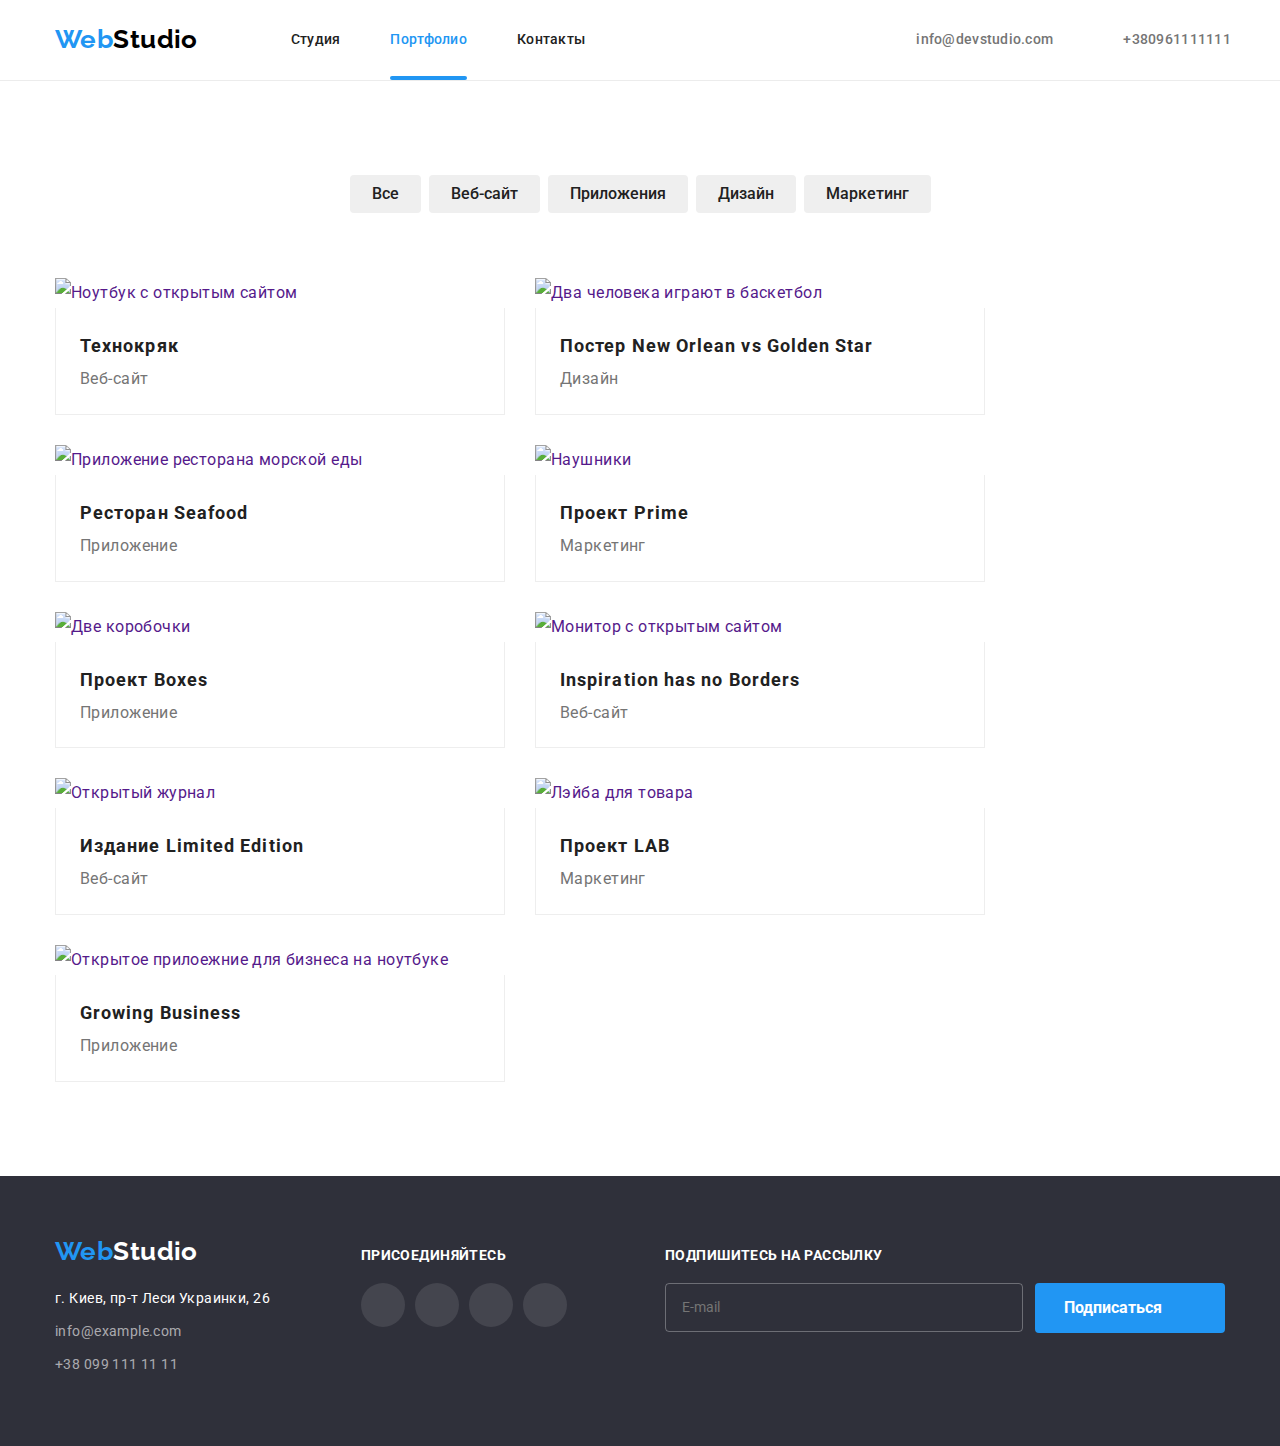
==== portfolio.html @ 86d7262b "проработал работу над ошибками по второму фидбеку" ====
<!DOCTYPE html>
<html lang="ru">
<head>
    <meta charset="UTF-8">
    <meta name="viewport" content="width=device-width, initial-scale = 1.0">
    <meta http-equiv="X-UA-Compatible" content="ie=edge">
    <title>Portfolio</title>
    <link rel="stylesheet" href="https://cdnjs.cloudflare.com/ajax/libs/modern-normalize/1.0.0/modern-normalize.min.css" />
    <link rel="preconnect" href="https://fonts.gstatic.com">
    <link href="https://fonts.googleapis.com/css2?family=Raleway:wght@700&family=Roboto:wght@400;500;700;900&display=swap"
        rel="stylesheet">
        <link rel="stylesheet" href="./css/main.min.css" type="text/css">
</head>
<body>
    <header class="header">
        <div class="container" style="display: flex;">
        <nav class="navigation">
        <a href="index.html" class="logo"><span class="logo__web-logo">Web</span>Studio</a>
        <ul class="navigation-list navigation-list--position">
            <li class="navigation-list__item"><a href="index.html" class="navigation__links navigation__line hover-focus">Студия</a></li>
            <li class="navigation-list__item"><a href="portfolio.html" class="navigation__links hover-focus current">Портфолио</a></li>
            <li class="navigation-list__item"><a href="cotacts.html" class="navigation__links navigation__line hover-focus">Контакты</a></li>
        </ul>

        <button class="mobile-menu-button" data-menu-button>
            <svg class="focus-mobile-icons" width="40" height="40">
                <use class="icon-mobile-menu" href="./images/header-sprite.svg#icon-mobile-menu"></use>
                <use class="icon-mobile-menu-close" href="./images/header-sprite.svg#icon-menu-close"></use>
            </svg>
        </button>
        </nav>
    <div class="header-contacts header-contacts--position">
        <a href="mailto:info@devstudio.com" class="header-contacts__mail hover-focus">
        <svg class="header-contacts__icon" width="16" height="12">
        <use href="./images/header-sprite.svg#icon-envelope" width="16" height="12" ></use>
        </svg>info@devstudio.com</a>
        <a href="tel:+380961111111" class="header-contacts__phone hover-focus">
        <svg class="header-contacts__icon" width="10" height="16">
        <use href="./images/header-sprite.svg#icon-smartphone"></use>
        </svg>+380961111111</a>
    </div>
</div>
    </header> 

    <div class="mobile-menu" data-menu>
        <ul class="mobile-menu__nav-list">
            <li class="mobile-menu__nav-item"><a href="index.html"
                    class="mobile-menu__nav-links hover-focus ">Студия</a></li>
            <li class="mobile-menu__nav-item"><a href="portfolio.html"
                    class="mobile-menu__nav-links hover-focus current-mobile">Портфолио</a></li>
            <li class="mobile-menu__nav-item"><a href="cotacts.html" class="mobile-menu__nav-links hover-focus">Контакты</a>
            </li>
        </ul>
        <div class="mobile-menu__contacts">
            <ul class="mobile-menu__contacts-list">
                <li class="mobile-menu__contacts-item"><a href="tel:+380961111111"
                        class="mobile-menu__phone hover-focus">+38 096 111 11 11</a></li>
                <li class="mobile-menu__contacts-item"><a href="mailto:info@devstudio.com"
                        class="mobile-menu__mail hover-focus">info@devstudio.com</a></li>
            </ul>
        </div>
        <ul class="mobile-menu__social-list">
            <li class="mobile-menu__social-item"><a class="mobile-menu__soc-link" href="">Instagram</a></li>
            <li class="mobile-menu__social-item"><a class="mobile-menu__soc-link" href="">Twitter</a></li>
            <li class="mobile-menu__social-item"><a class="mobile-menu__soc-link" href="">Facebook</a></li>
            <li class="mobile-menu__social-item"><a class="mobile-menu__soc-link" href="">Linkedin</a></li>
        </ul>
    </div> 
    <main>
        <section class="main-content">
            <div class="container">
                <ul class="main-content__list">
                <li class="main-content__item"><button type="button" class="main-content__button">Все</button></li>
                <li class="main-content__item"><button type="button" class="main-content__button">Веб-сайт</button></li>
                <li class="main-content__item"><button type="button" class="main-content__button">Приложения</button></li>
                <li class="main-content__item"><button type="button" class="main-content__button">Дизайн</button></li>
                <li class="main-content__item"><button type="button" class="main-content__button">Маркетинг</button></li>
            </ul>
            <ul class="main-content__gallery grid">
                <li class="grid-item main-content__gallery-item"><a href="" class="main-content__gallery-link"><div class="main-content__gallery-overlay">
                    <p>Технокряк это современная площадка распространения коронавируса. Компании используют эту платформу для цифрового
                        шпионажа и атак на защищённые сервера конкурентов.</p></div>
                        <picture>
                            <source srcset="./images/portfolio/desktop/portfoliolink1desktop.jpg 1x, ./images/portfolio/desktop/portfoliolink1desktop@2x.jpg 2x" media="(min-width:1200px)" type="image/jpeg">
                            <source srcset="./images/portfolio/tablet/portfoliolink1tablet.jpg 1x, ./images/portfolio/tablet/portfoliolink1tablet@2x.jpg 2x" media="(min-width:768px)" type="image/jpeg">
                            <source srcset="./images/portfolio/mobile/portfoliolink1mobile.jpg 1x, ./images/portfolio/mobile/portfoliolink1mobile@2x.jpg 2x"
                            media="(max-width:767px)" type="image/jpeg">
                            <img src="./images/portfolio/desktop/portfoliolink1desktop.jpg" alt="Ноутбук с открытым сайтом" class="main-content__image" width="450">
                        </picture>
               <div class="main-content__image-border additional-padding"><h3 class="main-content__image-description">Технокряк</h3><span class="main-content__name">Веб-сайт</span></div></a></li>
                <li class="grid-item main-content__gallery-item"><a href="" class="main-content__gallery-link"><div class="main-content__gallery-overlay">
                    <p>Технокряк это современная площадка распространения коронавируса. Компании используют эту платформу для цифрового
                        шпионажа и атак на защищённые сервера конкурентов.</p>
                </div>
                <picture>
                    <source
                        srcset="./images/portfolio/desktop/portfoliolink2desktop.jpg 1x, ./images/portfolio/desktop/portfoliolink2desktop@2x.jpg 2x"
                        media="(min-width:1200px)" type="image/jpeg">
                    <source
                        srcset="./images/portfolio/tablet/portfoliolink2tablet.jpg 1x, ./images/portfolio/tablet/portfoliolink2tablet@2x.jpg 2x"
                        media="(min-width:768px)" type="image/jpeg">
                    <source
                        srcset="./images/portfolio/mobile/portfoliolink2mobile.jpg 1x, ./images/portfolio/mobile/portfoliolink2mobile@2x.jpg 2x"
                        media="(max-width:767px)" type="image/jpeg">
                    <img src="./images/portfolio/desktop/portfoliolink2desktop.jpg" alt="Два человека играют в баскетбол"
                        class="main-content__image" width="450">
                </picture>
                   <div class="main-content__image-border"><h3 class="main-content__image-description">Постер New Orlean vs Golden Star</h3><span class="main-content__name">Дизайн</span></div></a></li>
                <li class="grid-item main-content__gallery-item"><a href="" class="main-content__gallery-link"><div class="main-content__gallery-overlay">
                    <p>Технокряк это современная площадка распространения коронавируса. Компании используют эту платформу для цифрового
                        шпионажа и атак на защищённые сервера конкурентов.</p>
                </div>
                <picture>
                    <source
                        srcset="./images/portfolio/desktop/portfoliolink3desktop.jpg 1x, ./images/portfolio/desktop/portfoliolink3desktop@2x.jpg 2x"
                        media="(min-width:1200px)" type="image/jpeg">
                    <source
                        srcset="./images/portfolio/tablet/portfoliolink3tablet.jpg 1x, ./images/portfolio/tablet/portfoliolink3tablet@2x.jpg 2x"
                        media="(min-width:768px)" type="image/jpeg">
                    <source
                        srcset="./images/portfolio/mobile/portfoliolink3mobile.jpg 1x, ./images/portfolio/mobile/portfoliolink3mobile@2x.jpg 2x"
                        media="(max-width:767px)" type="image/jpeg">
                    <img src="./images/portfolio/desktop/portfoliolink3desktop.jpg" alt="Приложение ресторана морской еды"
                        class="main-content__image" width="450">
                </picture>
                <div class="main-content__image-border"><h3 class="main-content__image-description">Ресторан Seafood</h3><span class="main-content__name">Приложение</span></div></a></li>
                <li class="grid-item main-content__gallery-item"><a href="" class="main-content__gallery-link"><div class="main-content__gallery-overlay">
                    <p>Технокряк это современная площадка распространения коронавируса. Компании используют эту платформу для цифрового
                        шпионажа и атак на защищённые сервера конкурентов.</p>
                </div>
                <picture>
                    <source
                        srcset="./images/portfolio/desktop/portfoliolink4desktop.jpg 1x, ./images/portfolio/desktop/portfoliolink4desktop@2x.jpg 2x"
                        media="(min-width:1200px)" type="image/jpeg">
                    <source
                        srcset="./images/portfolio/tablet/portfoliolink4tablet.jpg 1x, ./images/portfolio/tablet/portfoliolink4tablet@2x.jpg 2x"
                        media="(min-width:768px)" type="image/jpeg">
                    <source
                        srcset="./images/portfolio/mobile/portfoliolink4mobile.jpg 1x, ./images/portfolio/mobile/portfoliolink4mobile@2x.jpg 2x"
                        media="(max-width:767px)" type="image/jpeg">
                    <img src="./images/portfolio/desktop/portfoliolink4desktop.jpg" alt="Наушники"
                        class="main-content__image" width="450">
                </picture>
                        <div class="main-content__image-border"><h3 class="main-content__image-description">Проект Prime</h3><span class="main-content__name">Маркетинг</span></div></a></li>
                <li class="grid-item main-content__gallery-item"><a href="" class="main-content__gallery-link"><div class="main-content__gallery-overlay">
                    <p>Технокряк это современная площадка распространения коронавируса. Компании используют эту платформу для цифрового
                        шпионажа и атак на защищённые сервера конкурентов.</p>
                </div>
                <picture>
                    <source
                        srcset="./images/portfolio/desktop/portfoliolink5desktop.jpg 1x, ./images/portfolio/desktop/portfoliolink5desktop@2x.jpg 2x"
                        media="(min-width:1200px)" type="image/jpeg">
                    <source
                        srcset="./images/portfolio/tablet/portfoliolink5tablet.jpg 1x, ./images/portfolio/tablet/portfoliolink5tablet@2x.jpg 2x"
                        media="(min-width:768px)" type="image/jpeg">
                    <source
                        srcset="./images/portfolio/mobile/portfoliolink5mobile.jpg 1x, ./images/portfolio/mobile/portfoliolink5mobile@2x.jpg 2x"
                        media="(max-width:767px)" type="image/jpeg">
                    <img src="./images/portfolio/desktop/portfoliolink5desktop.jpg" alt="Две коробочки"
                        class="main-content__image" width="450">
                </picture>
                        <div class="main-content__image-border"><h3 class="main-content__image-description">Проект Boxes</h3><span class="main-content__name">Приложение</span></div></a></li>
                <li class="grid-item main-content__gallery-item"><a href="" class="main-content__gallery-link"><div class="main-content__gallery-overlay">
                    <p>Технокряк это современная площадка распространения коронавируса. Компании используют эту платформу для цифрового
                        шпионажа и атак на защищённые сервера конкурентов.</p>
                </div>
                <picture>
                    <source
                        srcset="./images/portfolio/desktop/portfoliolink6desktop.jpg 1x, ./images/portfolio/desktop/portfoliolink6desktop@2x.jpg 2x"
                        media="(min-width:1200px)" type="image/jpeg">
                    <source
                        srcset="./images/portfolio/tablet/portfoliolink6tablet.jpg 1x, ./images/portfolio/tablet/portfoliolink6tablet@2x.jpg 2x"
                        media="(min-width:768px)" type="image/jpeg">
                    <source
                        srcset="./images/portfolio/mobile/portfoliolink6mobile.jpg 1x, ./images/portfolio/mobile/portfoliolink6mobile@2x.jpg 2x"
                        media="(max-width:767px)" type="image/jpeg">
                    <img src="./images/portfolio/desktop/portfoliolink6desktop.jpg" alt="Монитор с открытым сайтом"
                        class="main-content__image" width="450">
                </picture>
                    <div class="main-content__image-border"><h3 class="main-content__image-description">Inspiration has no Borders</h3><span class="main-content__name">Веб-сайт</span></div></a></li>
                <li class="grid-item main-content__gallery-item"><a href="" class="main-content__gallery-link"><div class="main-content__gallery-overlay">
                    <p>Технокряк это современная площадка распространения коронавируса. Компании используют эту платформу для цифрового
                        шпионажа и атак на защищённые сервера конкурентов.</p>
                </div>
                <picture>
                    <source
                        srcset="./images/portfolio/desktop/portfoliolink7desktop.jpg 1x, ./images/portfolio/desktop/portfoliolink7desktop@2x.jpg 2x"
                        media="(min-width:1200px)" type="image/jpeg">
                    <source
                        srcset="./images/portfolio/tablet/portfoliolink7tablet.jpg 1x, ./images/portfolio/tablet/portfoliolink7tablet@2x.jpg 2x"
                        media="(min-width:768px)" type="image/jpeg">
                    <source
                        srcset="./images/portfolio/mobile/portfoliolink7mobile.jpg 1x, ./images/portfolio/mobile/portfoliolink7mobile@2x.jpg 2x"
                        media="(max-width:767px)" type="image/jpeg">
                    <img src="./images/portfolio/desktop/portfoliolink7desktop.jpg" alt="Открытый журнал"
                        class="main-content__image" width="450">
                </picture>
                        <div class="main-content__image-border"><h3 class="main-content__image-description">Издание Limited Edition</h3><span class="main-content__name">Веб-сайт</span></div></a></li>
                <li class="grid-item main-content__gallery-item"><a href="" class="main-content__gallery-link"><div class="main-content__gallery-overlay">
                    <p>Технокряк это современная площадка распространения коронавируса. Компании используют эту платформу для цифрового
                        шпионажа и атак на защищённые сервера конкурентов.</p>
                </div>
                <picture>
                    <source
                        srcset="./images/portfolio/desktop/portfoliolink8desktop.jpg 1x, ./images/portfolio/desktop/portfoliolink8desktop@2x.jpg 2x"
                        media="(min-width:1200px)" type="image/jpeg">
                    <source
                        srcset="./images/portfolio/tablet/portfoliolink8tablet.jpg 1x, ./images/portfolio/tablet/portfoliolink8tablet@2x.jpg 2x"
                        media="(min-width:768px)" type="image/jpeg">
                    <source
                        srcset="./images/portfolio/mobile/portfoliolink8mobile.jpg 1x, ./images/portfolio/mobile/portfoliolink8mobile@2x.jpg 2x"
                        media="(max-width:767px)" type="image/jpeg">
                    <img src="./images/portfolio/desktop/portfoliolink8desktop.jpg" alt="Лэйба для товара"
                        class="main-content__image" width="450">
                </picture>
                    <div class="main-content__image-border"><h3 class="main-content__image-description">Проект LAB</h3><span class="main-content__name">Маркетинг</span></div></a></li>
                <li class="grid-item main-content__gallery-item"><a href="" class="main-content__gallery-link"><div class="main-content__gallery-overlay">
                    <p>Технокряк это современная площадка распространения коронавируса. Компании используют эту платформу для цифрового
                        шпионажа и атак на защищённые сервера конкурентов.</p>
                </div>
                <picture>
                    <source
                        srcset="./images/portfolio/desktop/portfoliolink9desktop.jpg 1x, ./images/portfolio/desktop/portfoliolink9desktop@2x.jpg 2x"
                        media="(min-width:1200px)" type="image/jpeg">
                    <source
                        srcset="./images/portfolio/tablet/portfoliolink9tablet.jpg 1x, ./images/portfolio/tablet/portfoliolink9tablet@2x.jpg 2x"
                        media="(min-width:768px)" type="image/jpeg">
                    <source
                        srcset="./images/portfolio/mobile/portfoliolink9mobile.jpg 1x, ./images/portfolio/mobile/portfoliolink9mobile@2x.jpg 2x"
                        media="(max-width:767px)" type="image/jpeg">
                    <img src="./images/portfolio/desktop/portfoliolink9desktop.jpg" alt="Открытое прилоежние для бизнеса на ноутбуке"
                        class="main-content__image" width="450">
                </picture>
                    <div class="main-content__image-border"><h3 class="main-content__image-description">Growing Business</h3><span class="main-content__name">Приложение</span></div></a></li>
            </ul>
            </div>
        </section>
        
    </main> 
    <footer class="footer">
        <div class="container">
            <div class="footer__flex-box">
                <div class="footer__information footer_information--position">
                    <a href="index.html" class="footer__logo logo"><span class="logo__web-logo">Web</span>Studio</a>
                    <address class="footer__address">
                        <p class="footer__exact-address">г. Киев, пр-т Леси Украинки, 26</p>
                        <ul class="footer__list">
                            <li class="footer__list-item"><a href="mailto:info@example.com"
                                    class="footer__mail hover-focus">info@example.com</a></li>
                            <li class="footer__list-item"><a href="tel:+380991111111" class="footer__phone hover-focus">+38
                                    099 111 11 11</a></li>
                        </ul>
                    </address>
                </div>
                <div class="social-icons-footer social-icons-footer--position">
                    <h3 class="social-icons-footer__heading">ПРИСОЕДИНЯЙТЕСЬ</h3>
                    <ul class="social-icons-footer__list">
                        <li class="social-icons-footer-list__item">
                            <a href="" class="social-icon-footer__link">
                                <svg width="20" height="20" class="social-footer-icon">
                                    <use href="./images/social-sprite.svg#icon-instagram"></use>
                                </svg></a>
                        </li>
                        <li class="social-icons-footer-list__item">
                            <a href="" class="social-icon-footer__link">
                                <svg width="20" height="20" class="social-footer-icon">
                                    <use href="./images/social-sprite.svg#icon-twitter"></use>
                                </svg></a>
                        </li>
                        <li class="social-icons-footer-list__item">
                            <a href="" class="social-icon-footer__link">
                                <svg width="20" height="20" class="social-footer-icon">
                                    <use href="./images/social-sprite.svg#icon-facebook"></use>
                                </svg></a>
                        </li>
                        <li class="social-icons-footer-list__item">
                            <a href="" class="social-icon-footer__link">
                                <svg width="20" height="20" class="social-footer-icon">
                                    <use href="./images/social-sprite.svg#icon-linkedin"></use>
                                </svg></a>
                        </li>
                    </ul>
                </div>
                <div class="follow-us follow-us--position">
                    <h3 class="follow-us__heading">ПОДПИШИТЕСЬ НА РАССЫЛКУ</h3>
                    <div class="follow-us__form">
                        <form>
                            <label>
                                <input class="follow-us__mailing" name="subscribe-on-mailing" placeholder="E-mail"
                                    type="email">
                            </label>
                        </form>
                        <button class="follow-us__button button-styles" type="button">
                            <span class="follow-us__button-text">Подписаться</span><svg width="24" height="24"
                                class="follow-us__icon">
                                <use href="./images/form-sprite.svg#icon-send"></use>
                            </svg>
                        </button>
                    </div>
                </div>
            </div>
        </div>
    </footer>
    <script src="./js/mobile_menu.js"></script>
</body>
    </html>
---- css/main.min.css ----
:root{--grid-item: 3}.container{width:100%;padding-left:15px;padding-right:15px;margin-right:auto;margin-left:auto}@media screen and (min-width: 480px){.container{max-width:480px}}@media screen and (min-width: 768px){.container{max-width:768px}}@media screen and (min-width: 1200px){.container{max-width:1200px}}.header{background:#fff;border-bottom:1px solid #ececec;display:flex}.header-contacts__icon{margin-right:10px;fill:currentColor}.header-contacts__mail{display:flex;align-items:center;text-decoration:none;font-family:"Roboto",sans-serif;font-weight:500;font-size:14px;line-height:1.1;letter-spacing:0.02em;color:#757575;transition-property:color;transition-duration:250ms;transition-timing-function:cubic-bezier(0.4, 0, 0.2, 1)}.header-contacts__phone{text-decoration:none;font-family:"Roboto",sans-serif;font-weight:500;font-size:14px;line-height:1.1;letter-spacing:0.02em;color:#757575;margin-left:50px;display:flex;align-items:center;transition-property:color;transition-duration:250ms;transition-timing-function:cubic-bezier(0.4, 0, 0.2, 1)}.header-contacts--position{padding-top:21px;padding-bottom:21px}@media screen and (max-width: 767.98px){.header-contacts{display:none}}@media screen and (min-width: 768px) and (max-width: 1199.98px){.header-contacts{margin-left:84px;flex-direction:column}}@media screen and (min-width: 768px) and (max-width: 1199.98px){.header-contacts__phone{margin-left:0;font-size:12px;line-height:1.1;letter-spacing:0.02em}}@media screen and (min-width: 768px) and (max-width: 1199.98px){.header-contacts__mail{font-size:12px;line-height:1.1;letter-spacing:0.02em;margin-bottom:10px}}@media screen and (min-width: 1200px){.header-contacts{display:flex;margin-left:305px;justify-content:flex-end;padding:32px 0}}.logo{text-decoration:none;font-family:"Raleway",sans-serif;font-weight:bold;font-size:26px;line-height:1.2;color:#000;display:flex;align-items:center}.logo__web-logo{color:#2196f3}@media screen and (max-width: 479.98px){.logo{display:flex;margin-right:116px}}@media screen and (min-width: 480px) and (max-width: 767.98px){.logo{margin-right:276px;font-size:24px;line-height:1.1}}@media screen and (min-width: 768px) and (max-width: 1199.98px){.logo{padding-top:26px;padding-bottom:26px;margin-right:88px}}@media screen and (min-width: 1200px){.logo{margin-right:93px}}.banner{background-image:linear-gradient(to right, rgba(47,48,58,0.4), rgba(47,48,58,0.4)),url(../images/hero/hero.mobile.jpg);background-color:#2f303a;background-repeat:no-repeat;background-size:cover;width:100%}@media (min-device-pixel-ratio: 2), (min-resolution: 192dpi), (min-resolution: 2dppx){.banner .banner{background-image:linear-gradient(to right, rgba(47,48,58,0.4), rgba(47,48,58,0.4)),url(../images/hero/hero.mobile@2x.jpg)}}@media screen and (min-width: 768px){.banner{background-image:linear-gradient(to right, rgba(47,48,58,0.4), rgba(47,48,58,0.4)),url(../images/hero/hero.tablet.jpg)}}@media screen and (min-width: 768px) and (min-device-pixel-ratio: 2), screen and (min-width: 768px) and (min-resolution: 192dpi), screen and (min-width: 768px) and (min-resolution: 2dppx){.banner{background-image:linear-gradient(to right, rgba(47,48,58,0.4), rgba(47,48,58,0.4)),url(../images/hero/hero.tablet@2x.jpg)}}@media screen and (min-width: 1200px){.banner{background-image:linear-gradient(to right, rgba(47,48,58,0.4), rgba(47,48,58,0.4)),url(../images/hero/hero.desktop.jpg)}}@media screen and (min-width: 1200px) and (min-device-pixel-ratio: 2), screen and (min-width: 1200px) and (min-resolution: 192dpi), screen and (min-width: 1200px) and (min-resolution: 2dppx){.banner{background-image:linear-gradient(to right, rgba(47,48,58,0.4), rgba(47,48,58,0.4)),url(../images/hero/hero.desktop@2x.jpg)}}.banner--position{padding-top:200px;padding-bottom:200px}.banner__button{display:flex;align-items:center;margin-right:auto;margin-left:auto;padding:10px 32px;transition-property:background-color;transition-duration:250ms;transition-timing-function:cubic-bezier(0.4, 0, 0.2, 1)}.banner__heading{font-size:26px;line-height:1.61;font-weight:900;text-align:center;letter-spacing:0.06em;text-transform:uppercase;color:#fff;max-width:696px;margin-right:auto;margin-left:auto;margin-top:0px;margin-bottom:30px}@media screen and (min-width: 480px){.banner__heading{font-size:26px;width:360px;line-height:1.61}}@media screen and (min-width: 768px){.banner__heading{font-size:26px;width:360px;line-height:1.61}}@media screen and (min-width: 1200px){.banner__heading{font-size:44px;width:696px;line-height:1.36}}.our-qualities{width:100%;padding-top:94px;padding-bottom:94px}.our-qualities-list__item{list-style:none;--grid-item: 1;height:251px}.our-qualities-list__heading{font-size:14px;line-height:1.1;text-transform:uppercase;color:#212121;margin-bottom:10px}.qualities-icon-block{display:flex;justify-content:center;align-items:center;height:120px;background-color:#f5f4fa}.our-qualities__description{margin-top:30px}@media screen and (min-width: 480px){.our-qualities-list__item{--grid-item: 1}}@media screen and (min-width: 768px){.our-qualities-list__item{--grid-item: 2}}@media screen and (min-width: 1200px){.our-qualities-list__item{--grid-item: 4}}@media screen and (max-width: 1200px){.our-qualities{padding-top:60px;padding-bottom:60px}}.grid{display:flex;flex-wrap:wrap;margin-bottom:0px;padding-left:0px;margin-left:-30px;margin-top:-30px}.grid-item{flex-basis:calc((100% - 30px * var(--grid-item)) / var(--grid-item));margin-left:30px;margin-top:30px}.our-work-section--position{padding-bottom:94px}.our-work-section__heading{margin-bottom:50px;margin-top:0px;font-size:36px;line-height:1.2;text-align:center;color:#212121}.our-work-section__list{display:flex;justify-content:center;align-items:center}.our-work-section{display:none}@media screen and (min-width: 480px){.our-work-section{display:none}}@media screen and (min-width: 768px){.our-work-section{display:none}}@media screen and (min-width: 1200px){.our-work-section{display:block}}.our-work-section-list__item{position:relative;list-style:none}.our-work-section-list-item__description{position:absolute;bottom:0;width:100%;display:flex;align-items:center;justify-content:center;background-color:rgba(47,48,58,0.8);padding-top:27px;padding-bottom:27px}.our-work-section-list-item__description>h3{font-size:14px;line-height:1.1;color:#fff}.our-qualities-icon-list{padding:0;display:flex;align-items:center;margin-bottom:30px}.our-qualities-icon-list__item{list-style:none}.our-team__icon-list--position{display:flex;justify-content:center;padding:0;margin-top:16px}.our-team__social-icon{fill:#afb1b8;transition-property:fill;transition-duration:250ms;transition-timing-function:cubic-bezier(0.4, 0, 0.2, 1)}.our-team__icon-link{display:flex;width:44px;height:44px;justify-content:center;align-items:center;border-radius:50%;transition-property:background-color;transition-duration:250ms;transition-timing-function:cubic-bezier(0.4, 0, 0.2, 1)}.our-team__icon-link:hover,.our-team__icon-link:focus{background-color:#2196f3;border-radius:50%}.our-team__icon-link:hover .our-team__social-icon,.our-team__icon-link:focus .our-team__social-icon{fill:#fff}.our-team__icon-item{list-style:none}.our-team__icon-item:not(:last-child){padding-right:10px}.our-team-section{background:#f5f4fa}.our-team-section--position{padding-top:94px;padding-bottom:94px}.our-team-section__heading{margin-bottom:50px;margin-top:0px;font-size:36px;line-height:1.2;text-align:center;color:#212121}@media screen and (max-width: 1200px){.our-team-section--position{padding-top:60px;padding-bottom:60px}}@media screen and (max-width: 767.98px){.our-team-section__heading{margin-bottom:30px;font-size:28px;line-height:1.15}}.our-team__list-item{--grid-item: 1;list-style:none;box-shadow:0px 1px 3px rgba(0,0,0,0.12),0px 1px 1px rgba(0,0,0,0.14),0px 2px 1px rgba(0,0,0,0.2)}@media screen and (min-width: 480px){.our-team__list-item{--grid-item: 1}}@media screen and (min-width: 768px){.our-team__list-item{--grid-item: 2}}@media screen and (min-width: 1200px){.our-team__list-item{--grid-item: 4}}.navigation{display:flex}.navigation-list--position{display:flex;padding-left:0px;align-items:center}.navigation-list__item{position:relative;list-style:none;margin-right:50px}.navigation-list__item:last-child{margin-right:0px}@media screen and (max-width: 767.98px){.navigation-list{display:none}}@media screen and (max-width: 767.98px){.navigation{padding-top:16px;padding-bottom:16px}}.navigation__line::after{content:'';position:absolute;bottom:-28px;left:0;width:100%;height:4px;background-color:#2196f3;border-radius:2px;pointer-events:none;transform:scaleX(0);transition:transform 250ms cubic-bezier(0.4, 0, 0.2, 1)}.navigation__line:hover::after,.navigation__line:focus::after{transform:scaleX(1)}.our-team__name{font-weight:500;font-size:16px;line-height:1.2;letter-spacing:0.03em;color:#212121;margin-bottom:10px;margin-top:0px;text-align:center}.our-team__description{background:#fff;padding-top:30px;padding-bottom:30px}.our-team__duty{font-size:16px;line-height:1.2;margin-top:0px;margin-bottom:0px;text-align:center}html{box-sizing:border-box}*,*::before,*::after{box-sizing:inherit}body{font-family:'Roboto', sans-serif;font-size:14px;line-height:1.71;letter-spacing:0.03em;color:#757575}h1,h2,h3,h4,h5,h6{padding:0;margin:0}ul{margin-top:0;margin-bottom:0;padding-inline-start:0}p{margin:0}img{display:block;max-width:100%;height:auto}.visually-hidden{position:absolute;width:1px;height:1px;margin:-1px;padding:0;overflow:hidden;border:0;clip:rect(0 0 0 0)}.hover-focus:hover,.hover-focus:focus{color:#2196f3}.button-styles{border:none;cursor:pointer;background:#2196f3;color:#fff;font-size:16px;font-weight:bold;line-height:1.87;border-radius:4px}.button-styles:hover,.button-styles:focus{background:#188ce8;box-shadow:0px 4px 4px rgba(0,0,0,0.15)}.navigation__links{text-decoration:none;font-weight:500;font-size:14px;line-height:1.1;letter-spacing:0.02em;color:#212121;transition-property:color;transition-duration:250ms;transition-timing-function:cubic-bezier(0.4, 0, 0.2, 1)}.current{color:#2196f3}.current::after{content:'';position:absolute;bottom:-28px;left:0;width:100%;height:4px;background-color:#2196f3;border-radius:2px;pointer-events:none}.modal__icons-hover:hover{fill:#2196f3}.modal__inputs--styles:hover{border-color:#2196f3}.our-clients{padding-top:94px;padding-bottom:94px;text-align:center;color:#212121}.our-clients-list{display:flex}.our-clients__heading{font-size:36px;line-height:1.2;margin-top:0;margin-bottom:50px}@media screen and (max-width: 1200px){.our-clients{padding-top:60px;padding-bottom:60px;margin:0}}@media screen and (max-width: 767.98px){.our-clients__heading{margin-bottom:30px;font-size:28px;line-height:1.15}}.clients-list__item{list-style:none;width:170px;height:90px;border:1px solid #afb1b8;border-radius:4px;--grid-item: 2;transition-property:background-color;transition-duration:250ms;transition-timing-function:cubic-bezier(0.4, 0, 0.2, 1)}.clients-list__item:hover,.clients-list__item:focus{border-color:#2196f3}@media screen and (min-width: 480px){.clients-list__item{--grid-item: 2}}@media screen and (min-width: 768px){.clients-list__item{--grid-item: 3}}@media screen and (min-width: 1200px){.clients-list__item{--grid-item: 6}}.clients-list-item__logo{fill:#afb1b8;transition-property:fill;transition-duration:250ms;transition-timing-function:cubic-bezier(0.4, 0, 0.2, 1)}.clients-list-item__logo-link{display:flex;justify-content:center;align-items:center;width:100%;height:100%}.clients-list-item__logo-link:hover .clients-list-item__logo,.clients-list-item__logo-link:focus .clients-list-item__logo{fill:#2196f3}.footer{background:#2f303a;padding-top:60px;padding-bottom:60px}.footer_information--position{display:flex;flex-direction:column;flex-basis:calc((50% - 45px) / 2)}.footer__address{color:#fff;font-style:normal;margin-top:0px;margin-bottom:9px}.footer__exact-address{margin-bottom:9px}.footer__logo{color:#fff;margin-bottom:20px}.logo__web-logo{color:#2196f3}.footer__mail{font-style:normal;text-decoration:none;color:rgba(255,255,255,0.6);transition-property:color;transition-duration:250ms;transition-timing-function:cubic-bezier(0.4, 0, 0.2, 1)}.footer__phone{font-style:normal;text-decoration:none;color:rgba(255,255,255,0.6);transition-property:color;transition-duration:250ms;transition-timing-function:cubic-bezier(0.4, 0, 0.2, 1)}.footer__list-item{list-style:none}.footer__list-item:first-child{margin-bottom:9px}.footer__list{padding-left:0px;margin-top:0px;margin-bottom:0px}@media screen and (min-width: 450px) and (max-width: 1199.98px){.footer__logo{margin-right:auto;margin-left:auto}.footer__list{padding-left:40px}}@media screen and (min-width: 768px) and (max-width: 1199.98px){.footer__exact-address{white-space:nowrap}.footer_information--position{margin-right:165px;margin-bottom:60px}}@media screen and (min-width: 0px) and (max-width: 449.98px){.footer__logo{margin-right:auto;margin-left:auto}.footer__list{text-align:center}}.footer__flex-box{display:flex;align-items:baseline}@media screen and (min-width: 480px) and (max-width: 767.98px){.footer__flex-box{flex-direction:column;align-items:center;align-content:space-between}.footer__flex-box>.footer__information{margin-bottom:60px}.footer__flex-box>.social-icons-footer{margin-bottom:60px;margin-left:0;align-items:center}.footer__flex-box>.follow-us{align-items:center;flex-basis:unset;width:450px;margin-left:0}}@media screen and (min-width: 768px) and (max-width: 1199.98px){.footer__flex-box{display:flex;flex-wrap:wrap;justify-content:center}}@media screen and (max-width: 479.98px){.footer__flex-box{flex-direction:column;align-items:center}.footer__flex-box>.footer__information{margin-bottom:60px}.footer__flex-box>.social-icons-footer{margin-bottom:60px;margin-left:0;align-items:center}.footer__flex-box>.follow-us{align-items:center;flex-basis:unset;margin-left:0}}.social-icons-footer--position{display:flex;flex-direction:column;margin-left:70px;flex-basis:calc((50% - 45px) / 2)}.social-icons-footer__list{display:flex;align-items:center;margin:0;padding:0}.social-icons-footer__heading{font-size:14px;line-height:1.1;margin-left:0;margin-bottom:20px;color:#fff}@media screen and (min-width: 768px) and (max-width: 1199.98px){.social-icons-footer--position{margin-left:0}.social-icons-footer__heading{text-align:center}}.social-icons-footer-list__item{list-style:none}.social-icons-footer-list__item:not(:last-child){margin-right:10px}.social-icon-footer__link{display:flex;justify-content:center;align-items:center;width:44px;height:44px;border-radius:50%;background-color:rgba(255,255,255,0.1);transition-property:background-color;transition-duration:250ms;transition-timing-function:cubic-bezier(0.4, 0, 0.2, 1)}.social-icon-footer__link:hover,.social-icon-footer__link:focus{background-color:#2196f3}.social-icon-footer__link .social-footer-icon{fill:#fff}.follow-us__form{display:flex}.follow-us__button{display:flex;align-items:center;justify-content:center;border:none;padding:10px 29px;margin-left:12px;transition-property:background-color;transition-duration:250ms;transition-timing-function:cubic-bezier(0.4, 0, 0.2, 1)}.follow-us__button-text{font-size:16px;color:#fff;line-height:1.87}.follow-us__heading{font-size:14px;line-height:1.1;margin-bottom:20px;color:#fff}.follow-us__icon{fill:#fff;margin-left:10px}.follow-us__mailing{background-color:#2f303a;border-radius:4px;width:358px;border:1px solid rgba(255,255,255,0.3);box-shadow:rgba(0,0,0,0.15);padding-left:16px;padding-top:15px;padding-bottom:15px;background-color:transparent;color:#fff}.follow-us--position{display:flex;align-items:flex-start;flex-basis:calc(50% - 15px);flex-direction:column;margin-left:93px}@media screen and (min-width: 480px) and (max-width: 1199.98px){.follow-us__form{display:block;width:450px}.follow-us__button{margin-top:20px;margin-left:auto;margin-right:auto}.follow-us__mailing{width:450px}}@media screen and (min-width: 768px) and (max-width: 1199.98px){.follow-us--position{margin-left:0;align-items:center}}@media screen and (max-width: 479.98px){.follow-us__form{display:block}.follow-us__button{margin-top:20px;margin-left:auto;margin-right:auto}.follow-us__mailing{width:100%}}.main-content__list{margin-top:0px;margin-bottom:50px;padding-left:0px;display:flex;justify-content:center}.main-content__button{cursor:pointer;font-family:inherit;font-weight:500;font-size:16px;line-height:1.62;color:#212121;padding:6px 22px;border:none;border-radius:4px;transition-property:color background-color box-shadow;transition-duration:250ms;transition-timing-function:cubic-bezier(0.4, 0, 0.2, 1)}.main-content__button:hover{color:#f5f4fa;background-color:#2196f3;box-shadow:0px 3px 1px rgba(0,0,0,0.1),0px 1px 2px rgba(0,0,0,0.08),0px 2px 2px rgba(0,0,0,0.12)}.main-content__button:focus{color:#f5f4fa;background-color:#2196f3;box-shadow:0px 3px 1px rgba(0,0,0,0.1),0px 1px 2px rgba(0,0,0,0.08),0px 2px 2px rgba(0,0,0,0.12)}.main-content__item{height:38px;text-align:center;list-style:none}.main-content__item:not(:last-child){margin-right:8px}@media screen and (min-width: 480px) and (max-width: 767.98px){.main-content__list{display:flex;height:91px;flex-wrap:wrap;justify-content:flex-start;margin-bottom:40px}}@media screen and (min-width: 480px){.main-content__item{margin-bottom:15px}}@media screen and (min-width: 0px) and (max-width: 479.98px){.main-content__list{display:flex;height:91px;flex-wrap:wrap;justify-content:flex-start;margin-bottom:40px}}@media screen and (min-width: 768px) and (max-width: 1199.98px){.main-content__list{margin-bottom:0px}}.main-content__gallery{list-style:none}.main-content__gallery-item{--grid-item: 1;flex-basis:calc((100% - 30px * var(--grid-item)) / var(--grid-item));margin-left:30px;margin-top:30px;position:relative;transition-property:box-shadow;transition-duration:250ms;transition-timing-function:cubic-bezier(0.4, 0, 0.2, 1)}.main-content__gallery-item:hover,.main-content__gallery-item:focus{box-shadow:0px 1px 1px rgba(0,0,0,0.12),0px 4px 4px rgba(0,0,0,0.06),1px 4px 6px rgba(0,0,0,0.16)}.main-content__gallery-item:hover .main-content__gallery-overlay{opacity:1;bottom:106.6px;height:294px}@media screen and (min-width: 768px) and (max-width: 1199.98px){.main-content__gallery-item:hover .main-content__gallery-overlay{bottom:142.6px}}.main-content__gallery-link{font-size:16px;line-height:1.87;text-decoration:none}.main-content__image-border{border-left:1px solid #eee;border-bottom:1px solid #eee;border-right:1px solid #eee;padding:20px 24px}.main-content__image-description{font-size:18px;line-height:2;letter-spacing:0.06em;color:#212121;margin-top:0px;margin-bottom:0px}.main-content__name{color:#757575}@media screen and (min-width: 480px){.main-content__gallery-item{--grid-item: 1}}@media screen and (min-width: 768px){.main-content__gallery-item{--grid-item: 2}}@media screen and (min-width: 1200px){.main-content__gallery-item{--grid-item: 3}}@media screen and (min-width: 768px) and (max-width: 1199px){.additional-padding{padding-bottom:56px}}.main-content{padding-top:94px;padding-bottom:94px}@media screen and (max-width: 1200px){.main-content{padding-top:60px;padding-bottom:60px}}.main-content__gallery-overlay{position:absolute;color:#fff;background:rgba(33,150,243,0.9);font-size:18px;line-height:28px;padding:63px 24px;opacity:0;bottom:0;width:100%;height:0;transition:0.4s ease-in-out}.backdrop{position:fixed;display:flex;justify-content:center;align-items:center;z-index:3;background-color:rgba(0,0,0,0.2);width:100%;height:100%;top:0;left:0;opacity:1}.is-hidden .modal{transform:translate(100%, -100%) scale(0.4)}.modal{position:absolute;max-width:528px;background-color:#fff;border-radius:4px;transition:transform 700ms ease-in-out;padding:40px 40px}.modal__btn-close{position:absolute;right:8px;top:8px;display:flex;justify-content:center;align-items:center;padding:0;border:1px solid rgba(0,0,0,0.1);border-radius:50%;background-color:#fff;padding:6px;cursor:pointer}.modal__btn-close:hover{fill:#2196f3}.is-hidden{transform:opacity 0.5}.is-hidden{opacity:0;visibility:hidden;pointer-events:none;transition-property:opacity, visibility;transition-duration:500ms;transition-timing-function:lineara}.modal__list{list-style:none;padding:0;margin:0}.modal__heading{color:#000;font-size:20px;line-height:0.8;margin-bottom:12px}.inputs-label{font-size:12px;line-height:14px;letter-spacing:0.12px;margin-bottom:4px}.modal__inputs--styles{max-width:100%;height:40px;padding:0;border:1px solid rgba(33,33,33,0.2);border-radius:4px;cursor:pointer;padding-left:42px}.modal__list-item{position:relative}.modal__list-item:not(:last-child){margin-bottom:10px}.modal__icon-position{position:absolute;left:14px;top:50%}.modal__form{display:flex;align-items:center}.modal__textarea{max-width:100%;resize:none;border:1px solid rgba(33,33,33,0.2);border-radius:4px;padding:12px 16px;cursor:pointer}.modal__checkbox-block{position:relative;margin-top:20px;display:flex;justify-content:center;white-space:nowrap}.modal__custom-checkbox{width:16px;height:15px;margin-right:8px;display:inline-block}.check__text{display:inline-block}.modal__checkbox{position:absolute;display:block;border:2px solid #212121;width:16px;height:15px;border-radius:4px}.modal__check{display:flex;align-items:center}.check__icon-check{position:absolute;z-index:-1}.check__input:checked+.modal__custom-checkbox .check__icon-check{z-index:2}.check__agreemnet-link{color:#2196f3}.modal__button{border:none;padding:10px 55px;transition-property:background-color;transition-duration:250ms;transition-timing-function:cubic-bezier(0.4, 0, 0.2, 1)}.modal__button-flex{display:flex;justify-content:center;margin-top:30px}@media screen and (max-width: 1200px){.modal{width:450px}.modal__inputs--styles{width:100%}.modal__textarea{width:100%}.check__text{font-size:12px;line-height:1.1}}@media screen and (min-width: 0px) and (max-width: 1199.78px){.modal__heading{text-align:center}}.mobile-menu-button{z-index:105;padding:0;border:none;background:transparent}.mobile-menu-button.is-open .icon-mobile-menu-close{opacity:1;pointer-events:initial}.mobile-menu-button.is-open .icon-mobile-menu{opacity:0;pointer-events:none}.mobile-menu-button:focus .icon-mobile-menu{fill:#2196f3}.mobile-menu-button:hover .icon-mobile-menu{fill:#2196f3}.mobile-menu-button:focus .icon-mobile-menu-close{fill:#2196f3}.mobile-menu-button:hover .icon-mobile-menu-close{fill:#2196f3}.icon-mobile-menu-close{opacity:0;pointer-events:none}.icon-mobile-menu{opacity:1;pointer-events:initial;fill:#000}@media screen and (min-width: 767.98px){.mobile-menu-button{display:none}}.mobile-menu{background:#fff;position:fixed;top:0;right:-100%;z-index:100;padding:48px 40px;height:100%;width:100%;transition:right 0.5s}.mobile-menu.is-open{right:0}.mobile-menu__nav-item{list-style:none}.mobile-menu__nav-item:not(:last-child){padding-bottom:32px}.mobile-menu__nav-links{text-decoration:none;font-weight:500;font-size:40px;line-height:1.2;letter-spacing:0.02em;color:#212121}.current-mobile{color:#2196f3}.mobile-menu__contacts{margin-top:276px}.mobile-menu__contacts-item{list-style:none}.mobile-menu__contacts-item:first-child{padding-bottom:32px}.mobile-menu__phone{text-decoration:none;font-size:34px;line-height:1.2;font-weight:500;letter-spacing:0.02em;color:#2196f3}.mobile-menu__mail{text-decoration:none;font-size:24px;line-height:1.2;font-weight:500;letter-spacing:0.02em;color:#757575}.mobile-menu__social-list{display:flex;align-items:center;margin-top:64px}.mobile-menu__social-item:last-child{border-right:none}.mobile-menu__social-item{list-style:none;border-right:1px solid rgba(33,33,33,0.2)}.mobile-menu__social-item:not(:last-child){margin-right:10px;padding-right:10px}.mobile-menu__soc-link{text-decoration:none;font-size:18px;line-height:1.2;font-weight:500;letter-spacing:00.02em;color:#2196f3}
/*# sourceMappingURL=main.min.css.map */
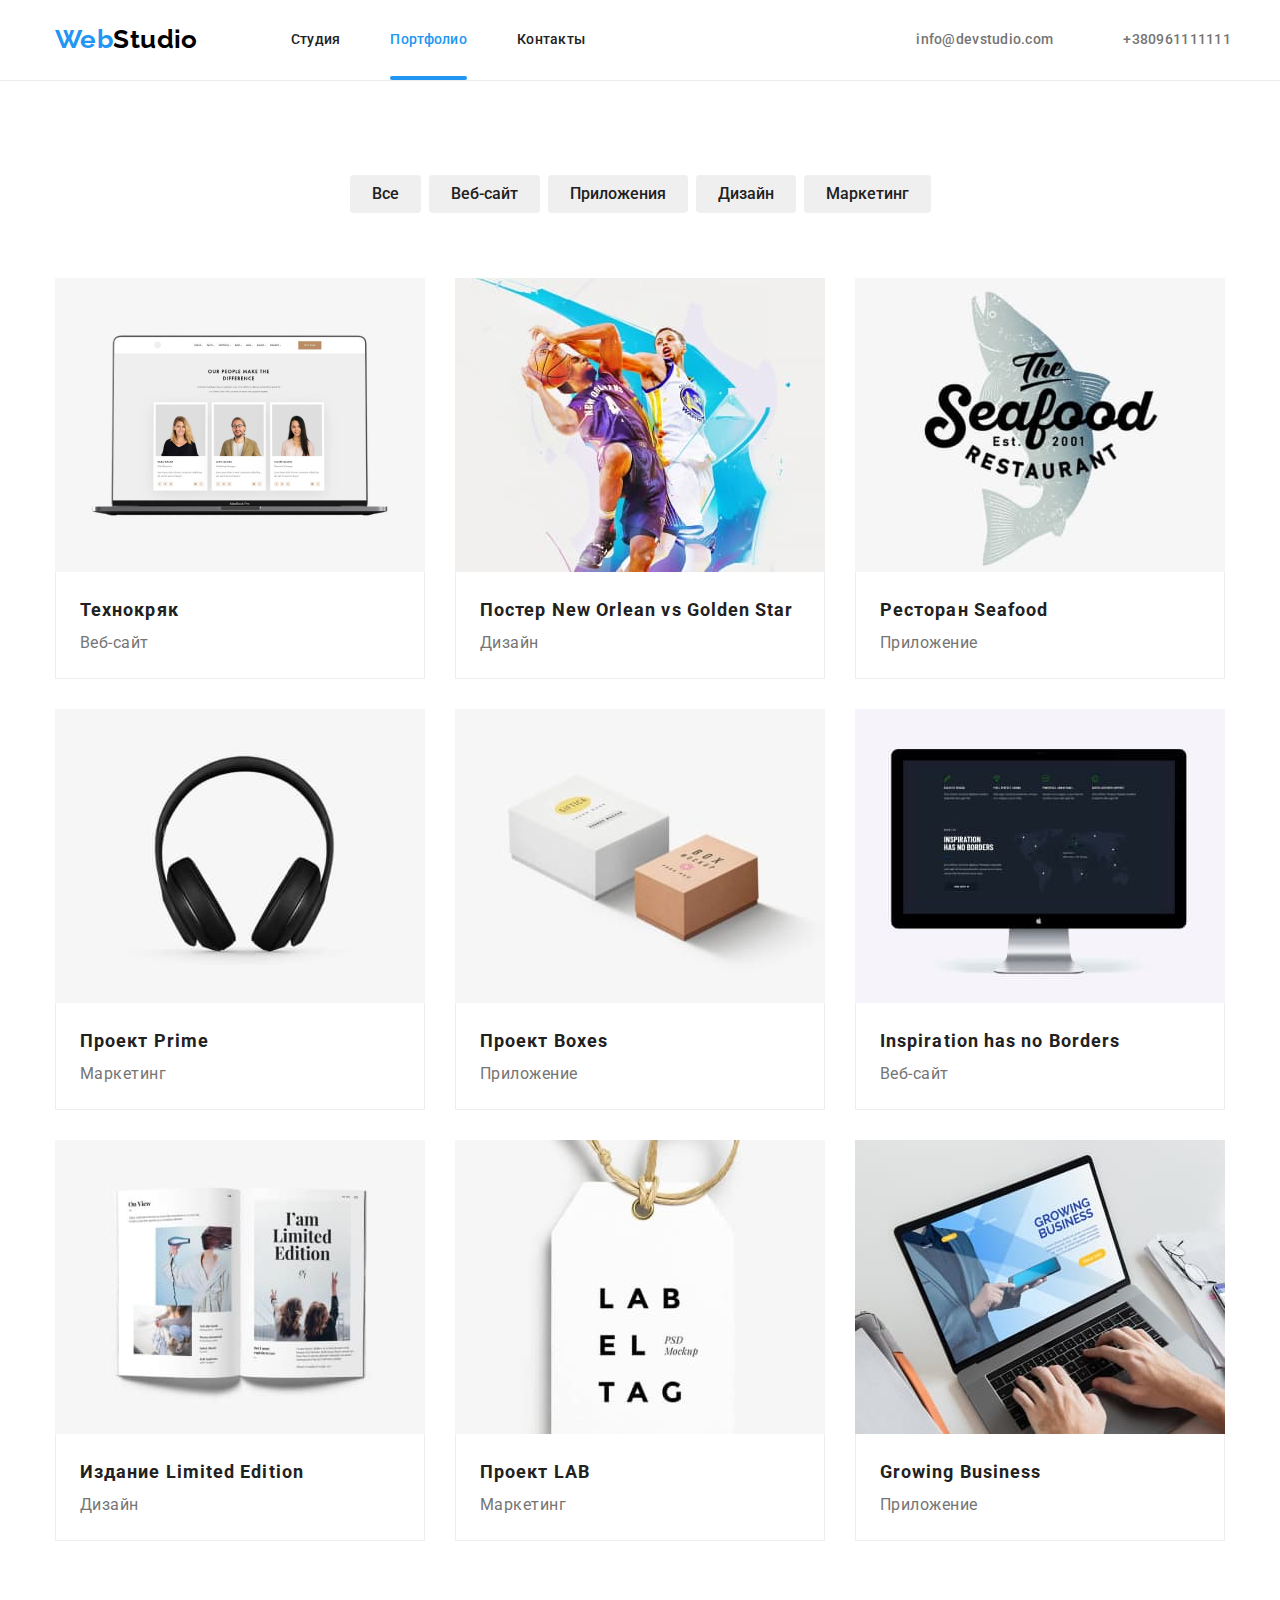
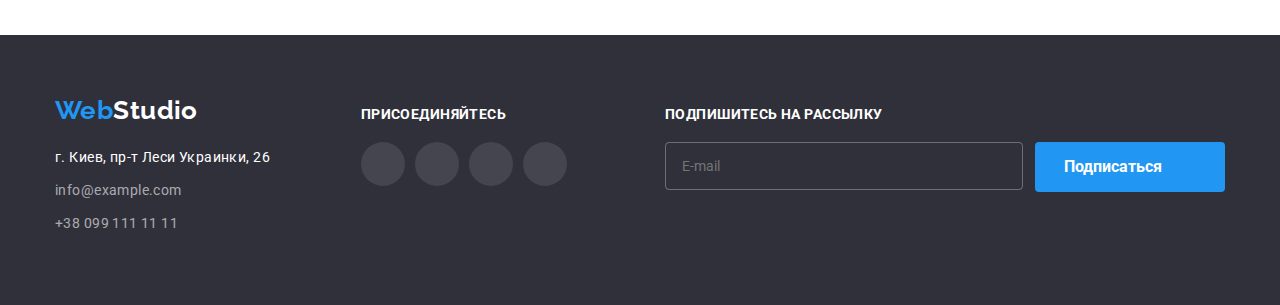
==== commit dd5f76c5: "пофиксил карточки портфолио" ====
--- a/portfolio.html
+++ b/portfolio.html
@@ -76,162 +76,423 @@
                 <li class="main-content__item"><button type="button" class="main-content__button">Дизайн</button></li>
                 <li class="main-content__item"><button type="button" class="main-content__button">Маркетинг</button></li>
             </ul>
-            <ul class="main-content__gallery grid">
-                <li class="grid-item main-content__gallery-item"><a href="" class="main-content__gallery-link"><div class="main-content__gallery-overlay">
-                    <p>Технокряк это современная площадка распространения коронавируса. Компании используют эту платформу для цифрового
-                        шпионажа и атак на защищённые сервера конкурентов.</p></div>
-                        <picture>
-                            <source srcset="./images/portfolio/desktop/portfoliolink1desktop.jpg 1x, ./images/portfolio/desktop/portfoliolink1desktop@2x.jpg 2x" media="(min-width:1200px)" type="image/jpeg">
-                            <source srcset="./images/portfolio/tablet/portfoliolink1tablet.jpg 1x, ./images/portfolio/tablet/portfoliolink1tablet@2x.jpg 2x" media="(min-width:768px)" type="image/jpeg">
-                            <source srcset="./images/portfolio/mobile/portfoliolink1mobile.jpg 1x, ./images/portfolio/mobile/portfoliolink1mobile@2x.jpg 2x"
-                            media="(max-width:767px)" type="image/jpeg">
-                            <img src="./images/portfolio/desktop/portfoliolink1desktop.jpg" alt="Ноутбук с открытым сайтом" class="main-content__image" width="450">
-                        </picture>
-               <div class="main-content__image-border additional-padding"><h3 class="main-content__image-description">Технокряк</h3><span class="main-content__name">Веб-сайт</span></div></a></li>
-                <li class="grid-item main-content__gallery-item"><a href="" class="main-content__gallery-link"><div class="main-content__gallery-overlay">
-                    <p>Технокряк это современная площадка распространения коронавируса. Компании используют эту платформу для цифрового
-                        шпионажа и атак на защищённые сервера конкурентов.</p>
-                </div>
-                <picture>
-                    <source
-                        srcset="./images/portfolio/desktop/portfoliolink2desktop.jpg 1x, ./images/portfolio/desktop/portfoliolink2desktop@2x.jpg 2x"
-                        media="(min-width:1200px)" type="image/jpeg">
-                    <source
-                        srcset="./images/portfolio/tablet/portfoliolink2tablet.jpg 1x, ./images/portfolio/tablet/portfoliolink2tablet@2x.jpg 2x"
-                        media="(min-width:768px)" type="image/jpeg">
-                    <source
-                        srcset="./images/portfolio/mobile/portfoliolink2mobile.jpg 1x, ./images/portfolio/mobile/portfoliolink2mobile@2x.jpg 2x"
-                        media="(max-width:767px)" type="image/jpeg">
-                    <img src="./images/portfolio/desktop/portfoliolink2desktop.jpg" alt="Два человека играют в баскетбол"
-                        class="main-content__image" width="450">
-                </picture>
-                   <div class="main-content__image-border"><h3 class="main-content__image-description">Постер New Orlean vs Golden Star</h3><span class="main-content__name">Дизайн</span></div></a></li>
-                <li class="grid-item main-content__gallery-item"><a href="" class="main-content__gallery-link"><div class="main-content__gallery-overlay">
-                    <p>Технокряк это современная площадка распространения коронавируса. Компании используют эту платформу для цифрового
-                        шпионажа и атак на защищённые сервера конкурентов.</p>
-                </div>
-                <picture>
-                    <source
-                        srcset="./images/portfolio/desktop/portfoliolink3desktop.jpg 1x, ./images/portfolio/desktop/portfoliolink3desktop@2x.jpg 2x"
-                        media="(min-width:1200px)" type="image/jpeg">
-                    <source
-                        srcset="./images/portfolio/tablet/portfoliolink3tablet.jpg 1x, ./images/portfolio/tablet/portfoliolink3tablet@2x.jpg 2x"
-                        media="(min-width:768px)" type="image/jpeg">
-                    <source
-                        srcset="./images/portfolio/mobile/portfoliolink3mobile.jpg 1x, ./images/portfolio/mobile/portfoliolink3mobile@2x.jpg 2x"
-                        media="(max-width:767px)" type="image/jpeg">
-                    <img src="./images/portfolio/desktop/portfoliolink3desktop.jpg" alt="Приложение ресторана морской еды"
-                        class="main-content__image" width="450">
-                </picture>
-                <div class="main-content__image-border"><h3 class="main-content__image-description">Ресторан Seafood</h3><span class="main-content__name">Приложение</span></div></a></li>
-                <li class="grid-item main-content__gallery-item"><a href="" class="main-content__gallery-link"><div class="main-content__gallery-overlay">
-                    <p>Технокряк это современная площадка распространения коронавируса. Компании используют эту платформу для цифрового
-                        шпионажа и атак на защищённые сервера конкурентов.</p>
-                </div>
-                <picture>
-                    <source
-                        srcset="./images/portfolio/desktop/portfoliolink4desktop.jpg 1x, ./images/portfolio/desktop/portfoliolink4desktop@2x.jpg 2x"
-                        media="(min-width:1200px)" type="image/jpeg">
-                    <source
-                        srcset="./images/portfolio/tablet/portfoliolink4tablet.jpg 1x, ./images/portfolio/tablet/portfoliolink4tablet@2x.jpg 2x"
-                        media="(min-width:768px)" type="image/jpeg">
-                    <source
-                        srcset="./images/portfolio/mobile/portfoliolink4mobile.jpg 1x, ./images/portfolio/mobile/portfoliolink4mobile@2x.jpg 2x"
-                        media="(max-width:767px)" type="image/jpeg">
-                    <img src="./images/portfolio/desktop/portfoliolink4desktop.jpg" alt="Наушники"
-                        class="main-content__image" width="450">
-                </picture>
-                        <div class="main-content__image-border"><h3 class="main-content__image-description">Проект Prime</h3><span class="main-content__name">Маркетинг</span></div></a></li>
-                <li class="grid-item main-content__gallery-item"><a href="" class="main-content__gallery-link"><div class="main-content__gallery-overlay">
-                    <p>Технокряк это современная площадка распространения коронавируса. Компании используют эту платформу для цифрового
-                        шпионажа и атак на защищённые сервера конкурентов.</p>
-                </div>
-                <picture>
-                    <source
-                        srcset="./images/portfolio/desktop/portfoliolink5desktop.jpg 1x, ./images/portfolio/desktop/portfoliolink5desktop@2x.jpg 2x"
-                        media="(min-width:1200px)" type="image/jpeg">
-                    <source
-                        srcset="./images/portfolio/tablet/portfoliolink5tablet.jpg 1x, ./images/portfolio/tablet/portfoliolink5tablet@2x.jpg 2x"
-                        media="(min-width:768px)" type="image/jpeg">
-                    <source
-                        srcset="./images/portfolio/mobile/portfoliolink5mobile.jpg 1x, ./images/portfolio/mobile/portfoliolink5mobile@2x.jpg 2x"
-                        media="(max-width:767px)" type="image/jpeg">
-                    <img src="./images/portfolio/desktop/portfoliolink5desktop.jpg" alt="Две коробочки"
-                        class="main-content__image" width="450">
-                </picture>
-                        <div class="main-content__image-border"><h3 class="main-content__image-description">Проект Boxes</h3><span class="main-content__name">Приложение</span></div></a></li>
-                <li class="grid-item main-content__gallery-item"><a href="" class="main-content__gallery-link"><div class="main-content__gallery-overlay">
-                    <p>Технокряк это современная площадка распространения коронавируса. Компании используют эту платформу для цифрового
-                        шпионажа и атак на защищённые сервера конкурентов.</p>
-                </div>
-                <picture>
-                    <source
-                        srcset="./images/portfolio/desktop/portfoliolink6desktop.jpg 1x, ./images/portfolio/desktop/portfoliolink6desktop@2x.jpg 2x"
-                        media="(min-width:1200px)" type="image/jpeg">
-                    <source
-                        srcset="./images/portfolio/tablet/portfoliolink6tablet.jpg 1x, ./images/portfolio/tablet/portfoliolink6tablet@2x.jpg 2x"
-                        media="(min-width:768px)" type="image/jpeg">
-                    <source
-                        srcset="./images/portfolio/mobile/portfoliolink6mobile.jpg 1x, ./images/portfolio/mobile/portfoliolink6mobile@2x.jpg 2x"
-                        media="(max-width:767px)" type="image/jpeg">
-                    <img src="./images/portfolio/desktop/portfoliolink6desktop.jpg" alt="Монитор с открытым сайтом"
-                        class="main-content__image" width="450">
-                </picture>
-                    <div class="main-content__image-border"><h3 class="main-content__image-description">Inspiration has no Borders</h3><span class="main-content__name">Веб-сайт</span></div></a></li>
-                <li class="grid-item main-content__gallery-item"><a href="" class="main-content__gallery-link"><div class="main-content__gallery-overlay">
-                    <p>Технокряк это современная площадка распространения коронавируса. Компании используют эту платформу для цифрового
-                        шпионажа и атак на защищённые сервера конкурентов.</p>
-                </div>
-                <picture>
-                    <source
-                        srcset="./images/portfolio/desktop/portfoliolink7desktop.jpg 1x, ./images/portfolio/desktop/portfoliolink7desktop@2x.jpg 2x"
-                        media="(min-width:1200px)" type="image/jpeg">
-                    <source
-                        srcset="./images/portfolio/tablet/portfoliolink7tablet.jpg 1x, ./images/portfolio/tablet/portfoliolink7tablet@2x.jpg 2x"
-                        media="(min-width:768px)" type="image/jpeg">
-                    <source
-                        srcset="./images/portfolio/mobile/portfoliolink7mobile.jpg 1x, ./images/portfolio/mobile/portfoliolink7mobile@2x.jpg 2x"
-                        media="(max-width:767px)" type="image/jpeg">
-                    <img src="./images/portfolio/desktop/portfoliolink7desktop.jpg" alt="Открытый журнал"
-                        class="main-content__image" width="450">
-                </picture>
-                        <div class="main-content__image-border"><h3 class="main-content__image-description">Издание Limited Edition</h3><span class="main-content__name">Веб-сайт</span></div></a></li>
-                <li class="grid-item main-content__gallery-item"><a href="" class="main-content__gallery-link"><div class="main-content__gallery-overlay">
-                    <p>Технокряк это современная площадка распространения коронавируса. Компании используют эту платформу для цифрового
-                        шпионажа и атак на защищённые сервера конкурентов.</p>
-                </div>
-                <picture>
-                    <source
-                        srcset="./images/portfolio/desktop/portfoliolink8desktop.jpg 1x, ./images/portfolio/desktop/portfoliolink8desktop@2x.jpg 2x"
-                        media="(min-width:1200px)" type="image/jpeg">
-                    <source
-                        srcset="./images/portfolio/tablet/portfoliolink8tablet.jpg 1x, ./images/portfolio/tablet/portfoliolink8tablet@2x.jpg 2x"
-                        media="(min-width:768px)" type="image/jpeg">
-                    <source
-                        srcset="./images/portfolio/mobile/portfoliolink8mobile.jpg 1x, ./images/portfolio/mobile/portfoliolink8mobile@2x.jpg 2x"
-                        media="(max-width:767px)" type="image/jpeg">
-                    <img src="./images/portfolio/desktop/portfoliolink8desktop.jpg" alt="Лэйба для товара"
-                        class="main-content__image" width="450">
-                </picture>
-                    <div class="main-content__image-border"><h3 class="main-content__image-description">Проект LAB</h3><span class="main-content__name">Маркетинг</span></div></a></li>
-                <li class="grid-item main-content__gallery-item"><a href="" class="main-content__gallery-link"><div class="main-content__gallery-overlay">
-                    <p>Технокряк это современная площадка распространения коронавируса. Компании используют эту платформу для цифрового
-                        шпионажа и атак на защищённые сервера конкурентов.</p>
-                </div>
-                <picture>
-                    <source
-                        srcset="./images/portfolio/desktop/portfoliolink9desktop.jpg 1x, ./images/portfolio/desktop/portfoliolink9desktop@2x.jpg 2x"
-                        media="(min-width:1200px)" type="image/jpeg">
-                    <source
-                        srcset="./images/portfolio/tablet/portfoliolink9tablet.jpg 1x, ./images/portfolio/tablet/portfoliolink9tablet@2x.jpg 2x"
-                        media="(min-width:768px)" type="image/jpeg">
-                    <source
-                        srcset="./images/portfolio/mobile/portfoliolink9mobile.jpg 1x, ./images/portfolio/mobile/portfoliolink9mobile@2x.jpg 2x"
-                        media="(max-width:767px)" type="image/jpeg">
-                    <img src="./images/portfolio/desktop/portfoliolink9desktop.jpg" alt="Открытое прилоежние для бизнеса на ноутбуке"
-                        class="main-content__image" width="450">
-                </picture>
-                    <div class="main-content__image-border"><h3 class="main-content__image-description">Growing Business</h3><span class="main-content__name">Приложение</span></div></a></li>
+            <ul class="projects list">
+                
+                <li class="item  projects__item ">
+            
+                    <a class="projects__link" href="">
+            
+                        <div class="progects__overlay">
+                            <picture>
+                                <source
+                                    srcset="./images/desctop/portfolio/tehnokryak_img.jpg 1x, ./images/desctop/portfolio/./images/desctop/portfolio/tehnokryak_img@2x.jpg 2x"
+                                    media="(min-width: 1200px)" />
+                                    <source srcset="./images/tablets/portfolio/tehnokryak_img.jpg 1x, ./images/tablets/portfolio/tehnokryak_img@2x.jpg 2x"
+                                        media="(min-width: 768px)" />
+                                <source srcset="./images/mobile/portfolio/tehnokryak_img.jpg 1x, ./images/mobile/portfolio/tehnokryak_img@2x.jpg 2x " media="(max-width: 767px)" />
+                                
+                               
+                                <img class="progects__img" src="./images/Tehnokryak.jpg" alt="Фоторографи людей з подисями их профессий"
+                                    max-width="450" >
+                            </picture>
+                            
+            
+                            <div class="overlay">
+            
+                                <p class="projects__overlay-text">
+        
+                                    Технокряк это современная площадка распространения коронавируса.
+                                    Компании используют эту платформу для цифрового
+                                    шпионажа и атак на защищённые сервера конкурентов.
+        
+                                </p>
+             
+                            </div>
+
+                        </div>
+            
+                        <div class="name-progects">
+            
+                            <h2 class="name-progects__title">Технокряк</h2>
+            
+                            <p class="name-progects__text">Веб-сайт</p>
+            
+                        </div>
+                    </a>
+                </li>
+            
+                <li class="item projects__item">
+            
+                    <a class="projects__link" href="">
+            
+                        <div class="progects__overlay">
+
+                            <picture>
+                                <source
+                                    srcset="./images/desctop/portfolio/star_img.jpg 1x, ./images/desctop/portfolio/./images/desctop/portfolio/star_img@2x.jpg 2x"
+                                    media="(min-width: 1200px)" />
+                                <source srcset="./images/tablets/portfolio/star_img.jpg 1x, ./images/tablets/portfolio/star_img@2x.jpg 2x"
+                                    media="(min-width: 768px)" />
+                                <source srcset="./images/mobile/portfolio/star_img.jpg 1x, ./images/mobile/portfolio/star_img@2x.jpg 2x "
+                                    media="(max-width: 767px)" />
+                                <img class="progects__img" src="./images/star.jpg" alt="Два баскетболиста в прыжке, один блокрует бросок второго"
+                                    max-width="450">
+                            </picture>
+                                
+                
+                            <div class="overlay">
+            
+                                    <p class="projects__overlay-text">
+            
+                                        Технокряк это современная площадка распространения коронавируса.
+                                        Компании используют эту платформу для цифрового
+                                        шпионажа и атак на защищённые сервера конкурентов.
+            
+                                    </p>
+            
+                            </div>
+            
+                        </div>
+            
+            
+            
+                        <div class="name-progects">
+            
+                            <h2 class="name-progects__title">Постер New Orlean vs Golden Star</h2>
+            
+                            <p class="name-progects__text">Дизайн</p>
+            
+                        </div>
+            
+            
+                    </a>
+            
+            
+                </li>
+            
+                <li class="item projects__item">
+            
+                    <a class="projects__link" href="">
+            
+                        <div class="progects__overlay">
+                            <picture>
+                                <source srcset="./images/desctop/portfolio/seafood_img.jpg 1x, ./images/desctop/portfolio/seafood_img@2x.jpg 2x"
+                                    media="(min-width: 1200px)" />
+                                <source srcset="./images/tablets/portfolio/seafood_img.jpg 1x, ./images/tablets/portfolio/seafood_img@2x.jpg 2x"
+                                    media="(min-width: 768px)" />
+                                <source srcset="./images/mobile/portfolio/seafood_img.jpg 1x, ./images/mobile/portfolio/seafood_img@2x.jpg 2x"
+                                    media="(max-width: 767px)" />
+                                <img class="progects__img" src="./images/seafood.jpg" alt="Вригивающая форель и название ресторна " max-width="450">
+                            </picture>
+                           
+            
+                            <div class="overlay">
+            
+                                <p class="projects__overlay-text">
+        
+                                    Технокряк это современная площадка распространения коронавируса.
+                                    Компании используют эту платформу для цифрового
+                                    шпионажа и атак на защищённые сервера конкурентов.
+        
+                                </p>
+
+                            </div>
+            
+                        </div>
+            
+            
+                        <div class="name-progects">
+            
+                            <h2 class="name-progects__title">Ресторан Seafood</h2>
+            
+                            <p class="name-progects__text">Приложение</p>
+            
+                        </div>
+            
+            
+            
+                    </a>
+            
+            
+            
+                </li>
+            
+                <li class="item projects__item">
+            
+                    <a class="projects__link" href="">
+            
+                        <div class="progects__overlay">
+                            <picture>
+                                <source
+                                    srcset="./images/desctop/portfolio/prime_img.jpg 1x, ./images/desctop/portfolio/./images/desctop/portfolio/prime_img@2x.jpg 2x"
+                                    media="(min-width: 1200px)" />
+                                <source srcset="./images/tablets/portfolio/prime_img.jpg 1x, ./images/tablets/portfolio/prime_img@2x.jpg 2x"
+                                    media="(min-width: 768px)" />
+                                <source srcset="./images/mobile/portfolio/prime_img.jpg 1x, ./images/mobile/portfolio/prime_img@2x.jpg 2x "
+                                    media="(max-width: 767px)" />
+                                <img class="progects__img" src="./images/prime.jpg" alt="Наушнки" max-width="450">
+                            </picture>
+                            
+            
+                            <div class="overlay">
+            
+                                <p class="projects__overlay-text">
+        
+                                    Технокряк это современная площадка распространения коронавируса.
+                                    Компании используют эту платформу для цифрового
+                                    шпионажа и атак на защищённые сервера конкурентов.
+        
+                                </p>
+        
+                            </div>
+            
+                        </div>
+            
+                        <div class="name-progects">
+            
+                            <h2 class="name-progects__title">Проект Prime</h2>
+            
+                            <p class="name-progects__text">Маркетинг</p>
+            
+                        </div>
+            
+                    </a>
+            
+            
+            
+                </li>
+            
+                <li class="item projects__item">
+            
+                    <a class="projects__link" href="">
+            
+                        <div class="progects__overlay">
+                            <picture>
+                                <source
+                                    srcset="./images/desctop/portfolio/boxes_img.jpg 1x, ./images/desctop/portfolio/./images/desctop/portfolio/boxes_img@2x.jpg 2x"
+                                    media="(min-width: 1200px)" />
+                                <source srcset="./images/tablets/portfolio/boxes_img.jpg 1x, ./images/tablets/portfolio/boxes_img@2x.jpg 2x"
+                                    media="(min-width: 768px)" />
+                                <source srcset="./images/mobile/portfolio/boxes_img.jpg 1x, ./images/mobile/portfolio/boxes_img@2x.jpg 2x "
+                                    media="(max-width: 767px)" />
+                                <img class="progects__img" src="./images/boxes.jpg" alt="две коробочки, серая  и светлокоричневая" max-width="450">
+                            </picture>
+                            
+            
+                            <div class="overlay">
+            
+            
+                                <p class="projects__overlay-text">
+        
+                                    Технокряк это современная площадка распространения коронавируса.
+                                    Компании используют эту платформу для цифрового
+                                    шпионажа и атак на защищённые сервера конкурентов.
+        
+                                </p>
+                           
+            
+                            </div>
+            
+                        </div>
+            
+                        <div class="name-progects">
+            
+                            <h2 class="name-progects__title">Проект Boxes</h2>
+            
+                            <p class="name-progects__text">Приложение</p>
+            
+                        </div>
+            
+            
+                    </a>
+            
+            
+            
+                </li>
+            
+                <li class="item projects__item">
+            
+                    <a class="projects__link" href="">
+            
+                        <div class="progects__overlay">
+                            <picture>
+                                <source
+                                    srcset="./images/desctop/portfolio/borders_img.jpg 1x, ./images/desctop/portfolio/./images/desctop/portfolio/borders_img@2x.jpg 2x"
+                                    media="(min-width: 1200px)" />
+                                <source srcset="./images/tablets/portfolio/borders_img.jpg 1x, ./images/tablets/portfolio/borders_img@2x.jpg 2x"
+                                    media="(min-width: 768px)" />
+                                <source srcset="./images/mobile/portfolio/borders_img.jpg 1x, ./images/mobile/portfolio/borders_img@2x.jpg 2x "
+                                    media="(max-width: 767px)" />
+                                <img class="progects__img" src="./images/borders.jpg"
+                                    alt="Доска с картой мира на темном  фоне и списоком предлогаемых услуг" max-width="450">
+                            </picture>
+                            
+            
+                            <div class="overlay">
+                                                
+                                    <p class="projects__overlay-text">
+            
+                                        Технокряк это современная площадка распространения коронавируса.
+                                        Компании используют эту платформу для цифрового
+                                        шпионажа и атак на защищённые сервера конкурентов.
+            
+                                    </p>
+
+                            </div>
+            
+                        </div>
+            
+                        <div class="name-progects">
+            
+                            <h2 class="name-progects__title">Inspiration has no Borders</h2>
+            
+                            <p class="name-progects__text">Веб-сайт</p>
+            
+                        </div>
+            
+                    </a>
+            
+            
+            
+                </li>
+            
+                <li class="item projects__item">
+            
+                    <a class="projects__link" href="">
+            
+                        <div class="progects__overlay">
+                            <picture>
+                                <source
+                                    srcset="./images/desctop/portfolio/limited_img.jpg 1x, ./images/desctop/portfolio/./images/desctop/portfolio/limited_img@2x.jpg 2x"
+                                    media="(min-width: 1200px)" />
+                                <source srcset="./images/tablets/portfolio/limited_img.jpg 1x, ./images/tablets/portfolio/limited_img@2x.jpg 2x"
+                                    media="(min-width: 768px)" />
+                                <source srcset="./images/mobile/portfolio/limited_img.jpg 1x, ./images/mobile/portfolio/limited_img@2x.jpg 2x "
+                                    media="(max-width: 767px)" />
+                                <img class="progects__img" src="./images/limited.jpg"
+                                    alt="Развернутый журнал с изображениями женщин с разним предметами" max-width="450">
+                            </picture>
+            
+                            
+            
+                            <div class="overlay">
+            
+                                    <p class="projects__overlay-text">
+            
+                                        Технокряк это современная площадка распространения коронавируса.
+                                        Компании используют эту платформу для цифрового
+                                        шпионажа и атак на защищённые сервера конкурентов.
+            
+                                    </p>
+            
+                            </div>
+            
+                        </div>
+            
+                        <div class="name-progects">
+            
+                            <h2 class="name-progects__title">Издание Limited Edition</h2>
+            
+                            <p class="name-progects__text">Дизайн</p>
+            
+                        </div>
+            
+                    </a>
+            
+            
+                </li>
+            
+                <li class="item projects__item">
+            
+                    <a class="projects__link" href="">
+            
+                        <div class="progects__overlay">
+                            <picture>
+                                <source
+                                    srcset="./images/desctop/portfolio/lab_img.jpg 1x, ./images/desctop/portfolio/./images/desctop/portfolio/lab_img@2x.jpg 2x"
+                                    media="(min-width: 1200px)" />
+                                <source srcset="./images/tablets/portfolio/lab_img.jpg 1x, ./images/tablets/portfolio/lab_img@2x.jpg 2x"
+                                    media="(min-width: 768px)" />
+                                <source srcset="./images/mobile/portfolio/lab_img.jpg 1x, ./images/mobile/portfolio/lab_img@2x.jpg 2x "
+                                    media="(max-width: 767px)" />
+                                <img class="progects__img" src="./images/lab.jpg" alt="Этикетка з надисями  LAB EL TAG" max-width="450">
+                            </picture>
+                          
+            
+                            <div class="overlay">
+                 
+                                    <p class="projects__overlay-text">
+            
+                                        Технокряк это современная площадка распространения коронавируса.
+                                        Компании используют эту платформу для цифрового
+                                        шпионажа и атак на защищённые сервера конкурентов.
+            
+                                    </p>
+                                                               
+                            </div>
+            
+                        </div>
+            
+                        <div class="name-progects">
+            
+                            <h2 class="name-progects__title">Проект LAB</h2>
+            
+                            <p class="name-progects__text">Маркетинг</p>
+            
+                        </div>
+            
+            
+                    </a>
+            
+                </li>
+            
+                <li class="item projects__item">
+            
+                    <a class="projects__link" href="">
+            
+                        <div class="progects__overlay">
+                            <picture>
+                                <source
+                                    srcset="./images/desctop/portfolio/business_img.jpg 1x, ./images/desctop/portfolio/./images/desctop/portfolio/business_img@2x.jpg 2x"
+                                    media="(min-width: 1200px)" />
+                                <source srcset="./images/tablets/portfolio/business_img.jpg 1x, ./images/tablets/portfolio/business_img@2x.jpg 2x"
+                                    media="(min-width: 768px)" />
+                                <source srcset="./images/mobile/portfolio/business_img.jpg 1x, ./images/mobile/portfolio/business_img@2x.jpg 2x "
+                                    media="(max-width: 767px)" />
+                                <img class="progects__img" src="./images/business.jpg" alt="Ноутбук заставкой  странички сайта" max-width="450">
+                            </picture>
+                            
+            
+                            <div class="overlay">
+            
+                                
+                                <p class="projects__overlay-text">
+        
+                                    Технокряк это современная площадка распространения коронавируса.
+                                    Компании используют эту платформу для цифрового
+                                    шпионажа и атак на защищённые сервера конкурентов.
+        
+                                </p>
+            
+                                            
+                            </div>
+            
+                        </div>
+            
+                        <div class="name-progects">
+            
+                            <h2 class="name-progects__title">Growing Business</h2>
+            
+                            <p class="name-progects__text">Приложение</p>
+            
+                        </div>
+            
+            
+            
+                    </a>
+            
+                </li>
+            
             </ul>
             </div>
         </section>
--- a/css/main.min.css
+++ b/css/main.min.css
@@ -1,2 +1,2 @@
-:root{--grid-item: 3}.container{width:100%;padding-left:15px;padding-right:15px;margin-right:auto;margin-left:auto}@media screen and (min-width: 480px){.container{max-width:480px}}@media screen and (min-width: 768px){.container{max-width:768px}}@media screen and (min-width: 1200px){.container{max-width:1200px}}.header{background:#fff;border-bottom:1px solid #ececec;display:flex}.header-contacts__icon{margin-right:10px;fill:currentColor}.header-contacts__mail{display:flex;align-items:center;text-decoration:none;font-family:"Roboto",sans-serif;font-weight:500;font-size:14px;line-height:1.1;letter-spacing:0.02em;color:#757575;transition-property:color;transition-duration:250ms;transition-timing-function:cubic-bezier(0.4, 0, 0.2, 1)}.header-contacts__phone{text-decoration:none;font-family:"Roboto",sans-serif;font-weight:500;font-size:14px;line-height:1.1;letter-spacing:0.02em;color:#757575;margin-left:50px;display:flex;align-items:center;transition-property:color;transition-duration:250ms;transition-timing-function:cubic-bezier(0.4, 0, 0.2, 1)}.header-contacts--position{padding-top:21px;padding-bottom:21px}@media screen and (max-width: 767.98px){.header-contacts{display:none}}@media screen and (min-width: 768px) and (max-width: 1199.98px){.header-contacts{margin-left:84px;flex-direction:column}}@media screen and (min-width: 768px) and (max-width: 1199.98px){.header-contacts__phone{margin-left:0;font-size:12px;line-height:1.1;letter-spacing:0.02em}}@media screen and (min-width: 768px) and (max-width: 1199.98px){.header-contacts__mail{font-size:12px;line-height:1.1;letter-spacing:0.02em;margin-bottom:10px}}@media screen and (min-width: 1200px){.header-contacts{display:flex;margin-left:305px;justify-content:flex-end;padding:32px 0}}.logo{text-decoration:none;font-family:"Raleway",sans-serif;font-weight:bold;font-size:26px;line-height:1.2;color:#000;display:flex;align-items:center}.logo__web-logo{color:#2196f3}@media screen and (max-width: 479.98px){.logo{display:flex;margin-right:116px}}@media screen and (min-width: 480px) and (max-width: 767.98px){.logo{margin-right:276px;font-size:24px;line-height:1.1}}@media screen and (min-width: 768px) and (max-width: 1199.98px){.logo{padding-top:26px;padding-bottom:26px;margin-right:88px}}@media screen and (min-width: 1200px){.logo{margin-right:93px}}.banner{background-image:linear-gradient(to right, rgba(47,48,58,0.4), rgba(47,48,58,0.4)),url(../images/hero/hero.mobile.jpg);background-color:#2f303a;background-repeat:no-repeat;background-size:cover;width:100%}@media (min-device-pixel-ratio: 2), (min-resolution: 192dpi), (min-resolution: 2dppx){.banner .banner{background-image:linear-gradient(to right, rgba(47,48,58,0.4), rgba(47,48,58,0.4)),url(../images/hero/hero.mobile@2x.jpg)}}@media screen and (min-width: 768px){.banner{background-image:linear-gradient(to right, rgba(47,48,58,0.4), rgba(47,48,58,0.4)),url(../images/hero/hero.tablet.jpg)}}@media screen and (min-width: 768px) and (min-device-pixel-ratio: 2), screen and (min-width: 768px) and (min-resolution: 192dpi), screen and (min-width: 768px) and (min-resolution: 2dppx){.banner{background-image:linear-gradient(to right, rgba(47,48,58,0.4), rgba(47,48,58,0.4)),url(../images/hero/hero.tablet@2x.jpg)}}@media screen and (min-width: 1200px){.banner{background-image:linear-gradient(to right, rgba(47,48,58,0.4), rgba(47,48,58,0.4)),url(../images/hero/hero.desktop.jpg)}}@media screen and (min-width: 1200px) and (min-device-pixel-ratio: 2), screen and (min-width: 1200px) and (min-resolution: 192dpi), screen and (min-width: 1200px) and (min-resolution: 2dppx){.banner{background-image:linear-gradient(to right, rgba(47,48,58,0.4), rgba(47,48,58,0.4)),url(../images/hero/hero.desktop@2x.jpg)}}.banner--position{padding-top:200px;padding-bottom:200px}.banner__button{display:flex;align-items:center;margin-right:auto;margin-left:auto;padding:10px 32px;transition-property:background-color;transition-duration:250ms;transition-timing-function:cubic-bezier(0.4, 0, 0.2, 1)}.banner__heading{font-size:26px;line-height:1.61;font-weight:900;text-align:center;letter-spacing:0.06em;text-transform:uppercase;color:#fff;max-width:696px;margin-right:auto;margin-left:auto;margin-top:0px;margin-bottom:30px}@media screen and (min-width: 480px){.banner__heading{font-size:26px;width:360px;line-height:1.61}}@media screen and (min-width: 768px){.banner__heading{font-size:26px;width:360px;line-height:1.61}}@media screen and (min-width: 1200px){.banner__heading{font-size:44px;width:696px;line-height:1.36}}.our-qualities{width:100%;padding-top:94px;padding-bottom:94px}.our-qualities-list__item{list-style:none;--grid-item: 1;height:251px}.our-qualities-list__heading{font-size:14px;line-height:1.1;text-transform:uppercase;color:#212121;margin-bottom:10px}.qualities-icon-block{display:flex;justify-content:center;align-items:center;height:120px;background-color:#f5f4fa}.our-qualities__description{margin-top:30px}@media screen and (min-width: 480px){.our-qualities-list__item{--grid-item: 1}}@media screen and (min-width: 768px){.our-qualities-list__item{--grid-item: 2}}@media screen and (min-width: 1200px){.our-qualities-list__item{--grid-item: 4}}@media screen and (max-width: 1200px){.our-qualities{padding-top:60px;padding-bottom:60px}}.grid{display:flex;flex-wrap:wrap;margin-bottom:0px;padding-left:0px;margin-left:-30px;margin-top:-30px}.grid-item{flex-basis:calc((100% - 30px * var(--grid-item)) / var(--grid-item));margin-left:30px;margin-top:30px}.our-work-section--position{padding-bottom:94px}.our-work-section__heading{margin-bottom:50px;margin-top:0px;font-size:36px;line-height:1.2;text-align:center;color:#212121}.our-work-section__list{display:flex;justify-content:center;align-items:center}.our-work-section{display:none}@media screen and (min-width: 480px){.our-work-section{display:none}}@media screen and (min-width: 768px){.our-work-section{display:none}}@media screen and (min-width: 1200px){.our-work-section{display:block}}.our-work-section-list__item{position:relative;list-style:none}.our-work-section-list-item__description{position:absolute;bottom:0;width:100%;display:flex;align-items:center;justify-content:center;background-color:rgba(47,48,58,0.8);padding-top:27px;padding-bottom:27px}.our-work-section-list-item__description>h3{font-size:14px;line-height:1.1;color:#fff}.our-qualities-icon-list{padding:0;display:flex;align-items:center;margin-bottom:30px}.our-qualities-icon-list__item{list-style:none}.our-team__icon-list--position{display:flex;justify-content:center;padding:0;margin-top:16px}.our-team__social-icon{fill:#afb1b8;transition-property:fill;transition-duration:250ms;transition-timing-function:cubic-bezier(0.4, 0, 0.2, 1)}.our-team__icon-link{display:flex;width:44px;height:44px;justify-content:center;align-items:center;border-radius:50%;transition-property:background-color;transition-duration:250ms;transition-timing-function:cubic-bezier(0.4, 0, 0.2, 1)}.our-team__icon-link:hover,.our-team__icon-link:focus{background-color:#2196f3;border-radius:50%}.our-team__icon-link:hover .our-team__social-icon,.our-team__icon-link:focus .our-team__social-icon{fill:#fff}.our-team__icon-item{list-style:none}.our-team__icon-item:not(:last-child){padding-right:10px}.our-team-section{background:#f5f4fa}.our-team-section--position{padding-top:94px;padding-bottom:94px}.our-team-section__heading{margin-bottom:50px;margin-top:0px;font-size:36px;line-height:1.2;text-align:center;color:#212121}@media screen and (max-width: 1200px){.our-team-section--position{padding-top:60px;padding-bottom:60px}}@media screen and (max-width: 767.98px){.our-team-section__heading{margin-bottom:30px;font-size:28px;line-height:1.15}}.our-team__list-item{--grid-item: 1;list-style:none;box-shadow:0px 1px 3px rgba(0,0,0,0.12),0px 1px 1px rgba(0,0,0,0.14),0px 2px 1px rgba(0,0,0,0.2)}@media screen and (min-width: 480px){.our-team__list-item{--grid-item: 1}}@media screen and (min-width: 768px){.our-team__list-item{--grid-item: 2}}@media screen and (min-width: 1200px){.our-team__list-item{--grid-item: 4}}.navigation{display:flex}.navigation-list--position{display:flex;padding-left:0px;align-items:center}.navigation-list__item{position:relative;list-style:none;margin-right:50px}.navigation-list__item:last-child{margin-right:0px}@media screen and (max-width: 767.98px){.navigation-list{display:none}}@media screen and (max-width: 767.98px){.navigation{padding-top:16px;padding-bottom:16px}}.navigation__line::after{content:'';position:absolute;bottom:-28px;left:0;width:100%;height:4px;background-color:#2196f3;border-radius:2px;pointer-events:none;transform:scaleX(0);transition:transform 250ms cubic-bezier(0.4, 0, 0.2, 1)}.navigation__line:hover::after,.navigation__line:focus::after{transform:scaleX(1)}.our-team__name{font-weight:500;font-size:16px;line-height:1.2;letter-spacing:0.03em;color:#212121;margin-bottom:10px;margin-top:0px;text-align:center}.our-team__description{background:#fff;padding-top:30px;padding-bottom:30px}.our-team__duty{font-size:16px;line-height:1.2;margin-top:0px;margin-bottom:0px;text-align:center}html{box-sizing:border-box}*,*::before,*::after{box-sizing:inherit}body{font-family:'Roboto', sans-serif;font-size:14px;line-height:1.71;letter-spacing:0.03em;color:#757575}h1,h2,h3,h4,h5,h6{padding:0;margin:0}ul{margin-top:0;margin-bottom:0;padding-inline-start:0}p{margin:0}img{display:block;max-width:100%;height:auto}.visually-hidden{position:absolute;width:1px;height:1px;margin:-1px;padding:0;overflow:hidden;border:0;clip:rect(0 0 0 0)}.hover-focus:hover,.hover-focus:focus{color:#2196f3}.button-styles{border:none;cursor:pointer;background:#2196f3;color:#fff;font-size:16px;font-weight:bold;line-height:1.87;border-radius:4px}.button-styles:hover,.button-styles:focus{background:#188ce8;box-shadow:0px 4px 4px rgba(0,0,0,0.15)}.navigation__links{text-decoration:none;font-weight:500;font-size:14px;line-height:1.1;letter-spacing:0.02em;color:#212121;transition-property:color;transition-duration:250ms;transition-timing-function:cubic-bezier(0.4, 0, 0.2, 1)}.current{color:#2196f3}.current::after{content:'';position:absolute;bottom:-28px;left:0;width:100%;height:4px;background-color:#2196f3;border-radius:2px;pointer-events:none}.modal__icons-hover:hover{fill:#2196f3}.modal__inputs--styles:hover{border-color:#2196f3}.our-clients{padding-top:94px;padding-bottom:94px;text-align:center;color:#212121}.our-clients-list{display:flex}.our-clients__heading{font-size:36px;line-height:1.2;margin-top:0;margin-bottom:50px}@media screen and (max-width: 1200px){.our-clients{padding-top:60px;padding-bottom:60px;margin:0}}@media screen and (max-width: 767.98px){.our-clients__heading{margin-bottom:30px;font-size:28px;line-height:1.15}}.clients-list__item{list-style:none;width:170px;height:90px;border:1px solid #afb1b8;border-radius:4px;--grid-item: 2;transition-property:background-color;transition-duration:250ms;transition-timing-function:cubic-bezier(0.4, 0, 0.2, 1)}.clients-list__item:hover,.clients-list__item:focus{border-color:#2196f3}@media screen and (min-width: 480px){.clients-list__item{--grid-item: 2}}@media screen and (min-width: 768px){.clients-list__item{--grid-item: 3}}@media screen and (min-width: 1200px){.clients-list__item{--grid-item: 6}}.clients-list-item__logo{fill:#afb1b8;transition-property:fill;transition-duration:250ms;transition-timing-function:cubic-bezier(0.4, 0, 0.2, 1)}.clients-list-item__logo-link{display:flex;justify-content:center;align-items:center;width:100%;height:100%}.clients-list-item__logo-link:hover .clients-list-item__logo,.clients-list-item__logo-link:focus .clients-list-item__logo{fill:#2196f3}.footer{background:#2f303a;padding-top:60px;padding-bottom:60px}.footer_information--position{display:flex;flex-direction:column;flex-basis:calc((50% - 45px) / 2)}.footer__address{color:#fff;font-style:normal;margin-top:0px;margin-bottom:9px}.footer__exact-address{margin-bottom:9px}.footer__logo{color:#fff;margin-bottom:20px}.logo__web-logo{color:#2196f3}.footer__mail{font-style:normal;text-decoration:none;color:rgba(255,255,255,0.6);transition-property:color;transition-duration:250ms;transition-timing-function:cubic-bezier(0.4, 0, 0.2, 1)}.footer__phone{font-style:normal;text-decoration:none;color:rgba(255,255,255,0.6);transition-property:color;transition-duration:250ms;transition-timing-function:cubic-bezier(0.4, 0, 0.2, 1)}.footer__list-item{list-style:none}.footer__list-item:first-child{margin-bottom:9px}.footer__list{padding-left:0px;margin-top:0px;margin-bottom:0px}@media screen and (min-width: 450px) and (max-width: 1199.98px){.footer__logo{margin-right:auto;margin-left:auto}.footer__list{padding-left:40px}}@media screen and (min-width: 768px) and (max-width: 1199.98px){.footer__exact-address{white-space:nowrap}.footer_information--position{margin-right:165px;margin-bottom:60px}}@media screen and (min-width: 0px) and (max-width: 449.98px){.footer__logo{margin-right:auto;margin-left:auto}.footer__list{text-align:center}}.footer__flex-box{display:flex;align-items:baseline}@media screen and (min-width: 480px) and (max-width: 767.98px){.footer__flex-box{flex-direction:column;align-items:center;align-content:space-between}.footer__flex-box>.footer__information{margin-bottom:60px}.footer__flex-box>.social-icons-footer{margin-bottom:60px;margin-left:0;align-items:center}.footer__flex-box>.follow-us{align-items:center;flex-basis:unset;width:450px;margin-left:0}}@media screen and (min-width: 768px) and (max-width: 1199.98px){.footer__flex-box{display:flex;flex-wrap:wrap;justify-content:center}}@media screen and (max-width: 479.98px){.footer__flex-box{flex-direction:column;align-items:center}.footer__flex-box>.footer__information{margin-bottom:60px}.footer__flex-box>.social-icons-footer{margin-bottom:60px;margin-left:0;align-items:center}.footer__flex-box>.follow-us{align-items:center;flex-basis:unset;margin-left:0}}.social-icons-footer--position{display:flex;flex-direction:column;margin-left:70px;flex-basis:calc((50% - 45px) / 2)}.social-icons-footer__list{display:flex;align-items:center;margin:0;padding:0}.social-icons-footer__heading{font-size:14px;line-height:1.1;margin-left:0;margin-bottom:20px;color:#fff}@media screen and (min-width: 768px) and (max-width: 1199.98px){.social-icons-footer--position{margin-left:0}.social-icons-footer__heading{text-align:center}}.social-icons-footer-list__item{list-style:none}.social-icons-footer-list__item:not(:last-child){margin-right:10px}.social-icon-footer__link{display:flex;justify-content:center;align-items:center;width:44px;height:44px;border-radius:50%;background-color:rgba(255,255,255,0.1);transition-property:background-color;transition-duration:250ms;transition-timing-function:cubic-bezier(0.4, 0, 0.2, 1)}.social-icon-footer__link:hover,.social-icon-footer__link:focus{background-color:#2196f3}.social-icon-footer__link .social-footer-icon{fill:#fff}.follow-us__form{display:flex}.follow-us__button{display:flex;align-items:center;justify-content:center;border:none;padding:10px 29px;margin-left:12px;transition-property:background-color;transition-duration:250ms;transition-timing-function:cubic-bezier(0.4, 0, 0.2, 1)}.follow-us__button-text{font-size:16px;color:#fff;line-height:1.87}.follow-us__heading{font-size:14px;line-height:1.1;margin-bottom:20px;color:#fff}.follow-us__icon{fill:#fff;margin-left:10px}.follow-us__mailing{background-color:#2f303a;border-radius:4px;width:358px;border:1px solid rgba(255,255,255,0.3);box-shadow:rgba(0,0,0,0.15);padding-left:16px;padding-top:15px;padding-bottom:15px;background-color:transparent;color:#fff}.follow-us--position{display:flex;align-items:flex-start;flex-basis:calc(50% - 15px);flex-direction:column;margin-left:93px}@media screen and (min-width: 480px) and (max-width: 1199.98px){.follow-us__form{display:block;width:450px}.follow-us__button{margin-top:20px;margin-left:auto;margin-right:auto}.follow-us__mailing{width:450px}}@media screen and (min-width: 768px) and (max-width: 1199.98px){.follow-us--position{margin-left:0;align-items:center}}@media screen and (max-width: 479.98px){.follow-us__form{display:block}.follow-us__button{margin-top:20px;margin-left:auto;margin-right:auto}.follow-us__mailing{width:100%}}.main-content__list{margin-top:0px;margin-bottom:50px;padding-left:0px;display:flex;justify-content:center}.main-content__button{cursor:pointer;font-family:inherit;font-weight:500;font-size:16px;line-height:1.62;color:#212121;padding:6px 22px;border:none;border-radius:4px;transition-property:color background-color box-shadow;transition-duration:250ms;transition-timing-function:cubic-bezier(0.4, 0, 0.2, 1)}.main-content__button:hover{color:#f5f4fa;background-color:#2196f3;box-shadow:0px 3px 1px rgba(0,0,0,0.1),0px 1px 2px rgba(0,0,0,0.08),0px 2px 2px rgba(0,0,0,0.12)}.main-content__button:focus{color:#f5f4fa;background-color:#2196f3;box-shadow:0px 3px 1px rgba(0,0,0,0.1),0px 1px 2px rgba(0,0,0,0.08),0px 2px 2px rgba(0,0,0,0.12)}.main-content__item{height:38px;text-align:center;list-style:none}.main-content__item:not(:last-child){margin-right:8px}@media screen and (min-width: 480px) and (max-width: 767.98px){.main-content__list{display:flex;height:91px;flex-wrap:wrap;justify-content:flex-start;margin-bottom:40px}}@media screen and (min-width: 480px){.main-content__item{margin-bottom:15px}}@media screen and (min-width: 0px) and (max-width: 479.98px){.main-content__list{display:flex;height:91px;flex-wrap:wrap;justify-content:flex-start;margin-bottom:40px}}@media screen and (min-width: 768px) and (max-width: 1199.98px){.main-content__list{margin-bottom:0px}}.main-content__gallery{list-style:none}.main-content__gallery-item{--grid-item: 1;flex-basis:calc((100% - 30px * var(--grid-item)) / var(--grid-item));margin-left:30px;margin-top:30px;position:relative;transition-property:box-shadow;transition-duration:250ms;transition-timing-function:cubic-bezier(0.4, 0, 0.2, 1)}.main-content__gallery-item:hover,.main-content__gallery-item:focus{box-shadow:0px 1px 1px rgba(0,0,0,0.12),0px 4px 4px rgba(0,0,0,0.06),1px 4px 6px rgba(0,0,0,0.16)}.main-content__gallery-item:hover .main-content__gallery-overlay{opacity:1;bottom:106.6px;height:294px}@media screen and (min-width: 768px) and (max-width: 1199.98px){.main-content__gallery-item:hover .main-content__gallery-overlay{bottom:142.6px}}.main-content__gallery-link{font-size:16px;line-height:1.87;text-decoration:none}.main-content__image-border{border-left:1px solid #eee;border-bottom:1px solid #eee;border-right:1px solid #eee;padding:20px 24px}.main-content__image-description{font-size:18px;line-height:2;letter-spacing:0.06em;color:#212121;margin-top:0px;margin-bottom:0px}.main-content__name{color:#757575}@media screen and (min-width: 480px){.main-content__gallery-item{--grid-item: 1}}@media screen and (min-width: 768px){.main-content__gallery-item{--grid-item: 2}}@media screen and (min-width: 1200px){.main-content__gallery-item{--grid-item: 3}}@media screen and (min-width: 768px) and (max-width: 1199px){.additional-padding{padding-bottom:56px}}.main-content{padding-top:94px;padding-bottom:94px}@media screen and (max-width: 1200px){.main-content{padding-top:60px;padding-bottom:60px}}.main-content__gallery-overlay{position:absolute;color:#fff;background:rgba(33,150,243,0.9);font-size:18px;line-height:28px;padding:63px 24px;opacity:0;bottom:0;width:100%;height:0;transition:0.4s ease-in-out}.backdrop{position:fixed;display:flex;justify-content:center;align-items:center;z-index:3;background-color:rgba(0,0,0,0.2);width:100%;height:100%;top:0;left:0;opacity:1}.is-hidden .modal{transform:translate(100%, -100%) scale(0.4)}.modal{position:absolute;max-width:528px;background-color:#fff;border-radius:4px;transition:transform 700ms ease-in-out;padding:40px 40px}.modal__btn-close{position:absolute;right:8px;top:8px;display:flex;justify-content:center;align-items:center;padding:0;border:1px solid rgba(0,0,0,0.1);border-radius:50%;background-color:#fff;padding:6px;cursor:pointer}.modal__btn-close:hover{fill:#2196f3}.is-hidden{transform:opacity 0.5}.is-hidden{opacity:0;visibility:hidden;pointer-events:none;transition-property:opacity, visibility;transition-duration:500ms;transition-timing-function:lineara}.modal__list{list-style:none;padding:0;margin:0}.modal__heading{color:#000;font-size:20px;line-height:0.8;margin-bottom:12px}.inputs-label{font-size:12px;line-height:14px;letter-spacing:0.12px;margin-bottom:4px}.modal__inputs--styles{max-width:100%;height:40px;padding:0;border:1px solid rgba(33,33,33,0.2);border-radius:4px;cursor:pointer;padding-left:42px}.modal__list-item{position:relative}.modal__list-item:not(:last-child){margin-bottom:10px}.modal__icon-position{position:absolute;left:14px;top:50%}.modal__form{display:flex;align-items:center}.modal__textarea{max-width:100%;resize:none;border:1px solid rgba(33,33,33,0.2);border-radius:4px;padding:12px 16px;cursor:pointer}.modal__checkbox-block{position:relative;margin-top:20px;display:flex;justify-content:center;white-space:nowrap}.modal__custom-checkbox{width:16px;height:15px;margin-right:8px;display:inline-block}.check__text{display:inline-block}.modal__checkbox{position:absolute;display:block;border:2px solid #212121;width:16px;height:15px;border-radius:4px}.modal__check{display:flex;align-items:center}.check__icon-check{position:absolute;z-index:-1}.check__input:checked+.modal__custom-checkbox .check__icon-check{z-index:2}.check__agreemnet-link{color:#2196f3}.modal__button{border:none;padding:10px 55px;transition-property:background-color;transition-duration:250ms;transition-timing-function:cubic-bezier(0.4, 0, 0.2, 1)}.modal__button-flex{display:flex;justify-content:center;margin-top:30px}@media screen and (max-width: 1200px){.modal{width:450px}.modal__inputs--styles{width:100%}.modal__textarea{width:100%}.check__text{font-size:12px;line-height:1.1}}@media screen and (min-width: 0px) and (max-width: 1199.78px){.modal__heading{text-align:center}}.mobile-menu-button{z-index:105;padding:0;border:none;background:transparent}.mobile-menu-button.is-open .icon-mobile-menu-close{opacity:1;pointer-events:initial}.mobile-menu-button.is-open .icon-mobile-menu{opacity:0;pointer-events:none}.mobile-menu-button:focus .icon-mobile-menu{fill:#2196f3}.mobile-menu-button:hover .icon-mobile-menu{fill:#2196f3}.mobile-menu-button:focus .icon-mobile-menu-close{fill:#2196f3}.mobile-menu-button:hover .icon-mobile-menu-close{fill:#2196f3}.icon-mobile-menu-close{opacity:0;pointer-events:none}.icon-mobile-menu{opacity:1;pointer-events:initial;fill:#000}@media screen and (min-width: 767.98px){.mobile-menu-button{display:none}}.mobile-menu{background:#fff;position:fixed;top:0;right:-100%;z-index:100;padding:48px 40px;height:100%;width:100%;transition:right 0.5s}.mobile-menu.is-open{right:0}.mobile-menu__nav-item{list-style:none}.mobile-menu__nav-item:not(:last-child){padding-bottom:32px}.mobile-menu__nav-links{text-decoration:none;font-weight:500;font-size:40px;line-height:1.2;letter-spacing:0.02em;color:#212121}.current-mobile{color:#2196f3}.mobile-menu__contacts{margin-top:276px}.mobile-menu__contacts-item{list-style:none}.mobile-menu__contacts-item:first-child{padding-bottom:32px}.mobile-menu__phone{text-decoration:none;font-size:34px;line-height:1.2;font-weight:500;letter-spacing:0.02em;color:#2196f3}.mobile-menu__mail{text-decoration:none;font-size:24px;line-height:1.2;font-weight:500;letter-spacing:0.02em;color:#757575}.mobile-menu__social-list{display:flex;align-items:center;margin-top:64px}.mobile-menu__social-item:last-child{border-right:none}.mobile-menu__social-item{list-style:none;border-right:1px solid rgba(33,33,33,0.2)}.mobile-menu__social-item:not(:last-child){margin-right:10px;padding-right:10px}.mobile-menu__soc-link{text-decoration:none;font-size:18px;line-height:1.2;font-weight:500;letter-spacing:00.02em;color:#2196f3}
+:root{--grid-item: 3}.container{width:100%;padding-left:15px;padding-right:15px;margin-right:auto;margin-left:auto}@media screen and (min-width: 480px){.container{max-width:480px}}@media screen and (min-width: 768px){.container{max-width:768px}}@media screen and (min-width: 1200px){.container{max-width:1200px}}.header{background:#fff;border-bottom:1px solid #ececec;display:flex}.header-contacts__icon{margin-right:10px;fill:currentColor}.header-contacts__mail{display:flex;align-items:center;text-decoration:none;font-family:"Roboto",sans-serif;font-weight:500;font-size:14px;line-height:1.1;letter-spacing:0.02em;color:#757575;transition-property:color;transition-duration:250ms;transition-timing-function:cubic-bezier(0.4, 0, 0.2, 1)}.header-contacts__phone{text-decoration:none;font-family:"Roboto",sans-serif;font-weight:500;font-size:14px;line-height:1.1;letter-spacing:0.02em;color:#757575;margin-left:50px;display:flex;align-items:center;transition-property:color;transition-duration:250ms;transition-timing-function:cubic-bezier(0.4, 0, 0.2, 1)}.header-contacts--position{padding-top:21px;padding-bottom:21px}@media screen and (max-width: 767.98px){.header-contacts{display:none}}@media screen and (min-width: 768px) and (max-width: 1199.98px){.header-contacts{margin-left:84px;flex-direction:column}}@media screen and (min-width: 768px) and (max-width: 1199.98px){.header-contacts__phone{margin-left:0;font-size:12px;line-height:1.1;letter-spacing:0.02em}}@media screen and (min-width: 768px) and (max-width: 1199.98px){.header-contacts__mail{font-size:12px;line-height:1.1;letter-spacing:0.02em;margin-bottom:10px}}@media screen and (min-width: 1200px){.header-contacts{display:flex;margin-left:305px;justify-content:flex-end;padding:32px 0}}.logo{text-decoration:none;font-family:"Raleway",sans-serif;font-weight:bold;font-size:26px;line-height:1.2;color:#000;display:flex;align-items:center}.logo__web-logo{color:#2196f3}@media screen and (max-width: 479.98px){.logo{display:flex;margin-right:116px}}@media screen and (min-width: 480px) and (max-width: 767.98px){.logo{margin-right:276px;font-size:24px;line-height:1.1}}@media screen and (min-width: 768px) and (max-width: 1199.98px){.logo{padding-top:26px;padding-bottom:26px;margin-right:88px}}@media screen and (min-width: 1200px){.logo{margin-right:93px}}.banner{background-image:linear-gradient(to right, rgba(47,48,58,0.4), rgba(47,48,58,0.4)),url(../images/hero/hero.mobile.jpg);background-color:#2f303a;background-repeat:no-repeat;background-size:cover;width:100%}@media (min-device-pixel-ratio: 2), (min-resolution: 192dpi), (min-resolution: 2dppx){.banner .banner{background-image:linear-gradient(to right, rgba(47,48,58,0.4), rgba(47,48,58,0.4)),url(../images/hero/hero.mobile@2x.jpg)}}@media screen and (min-width: 768px){.banner{background-image:linear-gradient(to right, rgba(47,48,58,0.4), rgba(47,48,58,0.4)),url(../images/hero/hero.tablet.jpg)}}@media screen and (min-width: 768px) and (min-device-pixel-ratio: 2), screen and (min-width: 768px) and (min-resolution: 192dpi), screen and (min-width: 768px) and (min-resolution: 2dppx){.banner{background-image:linear-gradient(to right, rgba(47,48,58,0.4), rgba(47,48,58,0.4)),url(../images/hero/hero.tablet@2x.jpg)}}@media screen and (min-width: 1200px){.banner{background-image:linear-gradient(to right, rgba(47,48,58,0.4), rgba(47,48,58,0.4)),url(../images/hero/hero.desktop.jpg)}}@media screen and (min-width: 1200px) and (min-device-pixel-ratio: 2), screen and (min-width: 1200px) and (min-resolution: 192dpi), screen and (min-width: 1200px) and (min-resolution: 2dppx){.banner{background-image:linear-gradient(to right, rgba(47,48,58,0.4), rgba(47,48,58,0.4)),url(../images/hero/hero.desktop@2x.jpg)}}.banner--position{padding-top:200px;padding-bottom:200px}.banner__button{display:flex;align-items:center;margin-right:auto;margin-left:auto;padding:10px 32px;transition-property:background-color;transition-duration:250ms;transition-timing-function:cubic-bezier(0.4, 0, 0.2, 1)}.banner__heading{font-size:26px;line-height:1.61;font-weight:900;text-align:center;letter-spacing:0.06em;text-transform:uppercase;color:#fff;max-width:696px;margin-right:auto;margin-left:auto;margin-top:0px;margin-bottom:30px}@media screen and (min-width: 480px){.banner__heading{font-size:26px;width:360px;line-height:1.61}}@media screen and (min-width: 768px){.banner__heading{font-size:26px;width:360px;line-height:1.61}}@media screen and (min-width: 1200px){.banner__heading{font-size:44px;width:696px;line-height:1.36}}.our-qualities{width:100%;padding-top:94px;padding-bottom:94px}.our-qualities-list__item{list-style:none;--grid-item: 1;height:251px}.our-qualities-list__heading{font-size:14px;line-height:1.1;text-transform:uppercase;color:#212121;margin-bottom:10px}.qualities-icon-block{display:flex;justify-content:center;align-items:center;height:120px;background-color:#f5f4fa}.our-qualities__description{margin-top:30px}@media screen and (min-width: 480px){.our-qualities-list__item{--grid-item: 1}}@media screen and (min-width: 768px){.our-qualities-list__item{--grid-item: 2}}@media screen and (min-width: 1200px){.our-qualities-list__item{--grid-item: 4}}@media screen and (max-width: 1200px){.our-qualities{padding-top:60px;padding-bottom:60px}}.grid{display:flex;flex-wrap:wrap;margin-bottom:0px;padding-left:0px;margin-left:-30px;margin-top:-30px}.grid-item{flex-basis:calc((100% - 30px * var(--grid-item)) / var(--grid-item));margin-left:30px;margin-top:30px}.our-work-section--position{padding-bottom:94px}.our-work-section__heading{margin-bottom:50px;margin-top:0px;font-size:36px;line-height:1.2;text-align:center;color:#212121}.our-work-section__list{display:flex;justify-content:center;align-items:center}.our-work-section{display:none}@media screen and (min-width: 480px){.our-work-section{display:none}}@media screen and (min-width: 768px){.our-work-section{display:none}}@media screen and (min-width: 1200px){.our-work-section{display:block}}.our-work-section-list__item{position:relative;list-style:none}.our-work-section-list-item__description{position:absolute;bottom:0;width:100%;display:flex;align-items:center;justify-content:center;background-color:rgba(47,48,58,0.8);padding-top:27px;padding-bottom:27px}.our-work-section-list-item__description>h3{font-size:14px;line-height:1.1;color:#fff}.our-qualities-icon-list{padding:0;display:flex;align-items:center;margin-bottom:30px}.our-qualities-icon-list__item{list-style:none}.our-team__icon-list--position{display:flex;justify-content:center;padding:0;margin-top:16px}.our-team__social-icon{fill:#afb1b8;transition-property:fill;transition-duration:250ms;transition-timing-function:cubic-bezier(0.4, 0, 0.2, 1)}.our-team__icon-link{display:flex;width:44px;height:44px;justify-content:center;align-items:center;border-radius:50%;transition-property:background-color;transition-duration:250ms;transition-timing-function:cubic-bezier(0.4, 0, 0.2, 1)}.our-team__icon-link:hover,.our-team__icon-link:focus{background-color:#2196f3;border-radius:50%}.our-team__icon-link:hover .our-team__social-icon,.our-team__icon-link:focus .our-team__social-icon{fill:#fff}.our-team__icon-item{list-style:none}.our-team__icon-item:not(:last-child){padding-right:10px}.our-team-section{background:#f5f4fa}.our-team-section--position{padding-top:94px;padding-bottom:94px}.our-team-section__heading{margin-bottom:50px;margin-top:0px;font-size:36px;line-height:1.2;text-align:center;color:#212121}@media screen and (max-width: 1200px){.our-team-section--position{padding-top:60px;padding-bottom:60px}}@media screen and (max-width: 767.98px){.our-team-section__heading{margin-bottom:30px;font-size:28px;line-height:1.15}}.our-team__list-item{--grid-item: 1;list-style:none;box-shadow:0px 1px 3px rgba(0,0,0,0.12),0px 1px 1px rgba(0,0,0,0.14),0px 2px 1px rgba(0,0,0,0.2)}@media screen and (min-width: 480px){.our-team__list-item{--grid-item: 1}}@media screen and (min-width: 768px){.our-team__list-item{--grid-item: 2}}@media screen and (min-width: 1200px){.our-team__list-item{--grid-item: 4}}.navigation{display:flex}.navigation-list--position{display:flex;padding-left:0px;align-items:center}.navigation-list__item{position:relative;list-style:none;margin-right:50px}.navigation-list__item:last-child{margin-right:0px}@media screen and (max-width: 767.98px){.navigation-list{display:none}}@media screen and (max-width: 767.98px){.navigation{padding-top:16px;padding-bottom:16px}}.navigation__line::after{content:'';position:absolute;bottom:-28px;left:0;width:100%;height:4px;background-color:#2196f3;border-radius:2px;pointer-events:none;transform:scaleX(0);transition:transform 250ms cubic-bezier(0.4, 0, 0.2, 1)}.navigation__line:hover::after,.navigation__line:focus::after{transform:scaleX(1)}.our-team__name{font-weight:500;font-size:16px;line-height:1.2;letter-spacing:0.03em;color:#212121;margin-bottom:10px;margin-top:0px;text-align:center}.our-team__description{background:#fff;padding-top:30px;padding-bottom:30px}.our-team__duty{font-size:16px;line-height:1.2;margin-top:0px;margin-bottom:0px;text-align:center}html{box-sizing:border-box}*,*::before,*::after{box-sizing:inherit}body{font-family:'Roboto', sans-serif;font-size:14px;line-height:1.71;letter-spacing:0.03em;color:#757575}h1,h2,h3,h4,h5,h6{padding:0;margin:0}ul{list-style:none;margin-left:0px;padding-left:0px}p{margin:0}img{display:block;max-width:100%;height:auto}.list{list-style:none;margin-left:0px;margin-top:0px;padding-left:0px}.visually-hidden{position:absolute;width:1px;height:1px;margin:-1px;padding:0;overflow:hidden;border:0;clip:rect(0 0 0 0)}.hover-focus:hover,.hover-focus:focus{color:#2196f3}.button-styles{border:none;cursor:pointer;background:#2196f3;color:#fff;font-size:16px;font-weight:bold;line-height:1.87;border-radius:4px}.button-styles:hover,.button-styles:focus{background:#188ce8;box-shadow:0px 4px 4px rgba(0,0,0,0.15)}.navigation__links{text-decoration:none;font-weight:500;font-size:14px;line-height:1.1;letter-spacing:0.02em;color:#212121;transition-property:color;transition-duration:250ms;transition-timing-function:cubic-bezier(0.4, 0, 0.2, 1)}.current{color:#2196f3}.current::after{content:'';position:absolute;bottom:-28px;left:0;width:100%;height:4px;background-color:#2196f3;border-radius:2px;pointer-events:none}.modal__icons-hover:hover{fill:#2196f3}.modal__inputs--styles:hover{border-color:#2196f3}.our-clients{padding-top:94px;padding-bottom:94px;text-align:center;color:#212121}.our-clients-list{display:flex}.our-clients__heading{font-size:36px;line-height:1.2;margin-top:0;margin-bottom:50px}@media screen and (max-width: 1200px){.our-clients{padding-top:60px;padding-bottom:60px;margin:0}}@media screen and (max-width: 767.98px){.our-clients__heading{margin-bottom:30px;font-size:28px;line-height:1.15}}.clients-list__item{list-style:none;width:170px;height:90px;border:1px solid #afb1b8;border-radius:4px;--grid-item: 2;transition-property:background-color;transition-duration:250ms;transition-timing-function:cubic-bezier(0.4, 0, 0.2, 1)}.clients-list__item:hover,.clients-list__item:focus{border-color:#2196f3}@media screen and (min-width: 480px){.clients-list__item{--grid-item: 2}}@media screen and (min-width: 768px){.clients-list__item{--grid-item: 3}}@media screen and (min-width: 1200px){.clients-list__item{--grid-item: 6}}.clients-list-item__logo{fill:#afb1b8;transition-property:fill;transition-duration:250ms;transition-timing-function:cubic-bezier(0.4, 0, 0.2, 1)}.clients-list-item__logo-link{display:flex;justify-content:center;align-items:center;width:100%;height:100%}.clients-list-item__logo-link:hover .clients-list-item__logo,.clients-list-item__logo-link:focus .clients-list-item__logo{fill:#2196f3}.footer{background:#2f303a;padding-top:60px;padding-bottom:60px}.footer_information--position{display:flex;flex-direction:column;flex-basis:calc((50% - 45px) / 2)}.footer__address{color:#fff;font-style:normal;margin-top:0px;margin-bottom:9px}.footer__exact-address{margin-bottom:9px}.footer__logo{color:#fff;margin-bottom:20px}.logo__web-logo{color:#2196f3}.footer__mail{font-style:normal;text-decoration:none;color:rgba(255,255,255,0.6);transition-property:color;transition-duration:250ms;transition-timing-function:cubic-bezier(0.4, 0, 0.2, 1)}.footer__phone{font-style:normal;text-decoration:none;color:rgba(255,255,255,0.6);transition-property:color;transition-duration:250ms;transition-timing-function:cubic-bezier(0.4, 0, 0.2, 1)}.footer__list-item{list-style:none}.footer__list-item:first-child{margin-bottom:9px}.footer__list{padding-left:0px;margin-top:0px;margin-bottom:0px}@media screen and (min-width: 450px) and (max-width: 1199.98px){.footer__logo{margin-right:auto;margin-left:auto}.footer__list{padding-left:40px}}@media screen and (min-width: 768px) and (max-width: 1199.98px){.footer__exact-address{white-space:nowrap}.footer_information--position{margin-right:165px;margin-bottom:60px}}@media screen and (min-width: 0px) and (max-width: 449.98px){.footer__logo{margin-right:auto;margin-left:auto}.footer__list{text-align:center}}.footer__flex-box{display:flex;align-items:baseline}@media screen and (min-width: 480px) and (max-width: 767.98px){.footer__flex-box{flex-direction:column;align-items:center;align-content:space-between}.footer__flex-box>.footer__information{margin-bottom:60px}.footer__flex-box>.social-icons-footer{margin-bottom:60px;margin-left:0;align-items:center}.footer__flex-box>.follow-us{align-items:center;flex-basis:unset;width:450px;margin-left:0}}@media screen and (min-width: 768px) and (max-width: 1199.98px){.footer__flex-box{display:flex;flex-wrap:wrap;justify-content:center}}@media screen and (max-width: 479.98px){.footer__flex-box{flex-direction:column;align-items:center}.footer__flex-box>.footer__information{margin-bottom:60px}.footer__flex-box>.social-icons-footer{margin-bottom:60px;margin-left:0;align-items:center}.footer__flex-box>.follow-us{align-items:center;flex-basis:unset;margin-left:0}}.social-icons-footer--position{display:flex;flex-direction:column;margin-left:70px;flex-basis:calc((50% - 45px) / 2)}.social-icons-footer__list{display:flex;align-items:center;margin:0;padding:0}.social-icons-footer__heading{font-size:14px;line-height:1.1;margin-left:0;margin-bottom:20px;color:#fff}@media screen and (min-width: 768px) and (max-width: 1199.98px){.social-icons-footer--position{margin-left:0}.social-icons-footer__heading{text-align:center}}.social-icons-footer-list__item{list-style:none}.social-icons-footer-list__item:not(:last-child){margin-right:10px}.social-icon-footer__link{display:flex;justify-content:center;align-items:center;width:44px;height:44px;border-radius:50%;background-color:rgba(255,255,255,0.1);transition-property:background-color;transition-duration:250ms;transition-timing-function:cubic-bezier(0.4, 0, 0.2, 1)}.social-icon-footer__link:hover,.social-icon-footer__link:focus{background-color:#2196f3}.social-icon-footer__link .social-footer-icon{fill:#fff}.follow-us__form{display:flex}.follow-us__button{display:flex;align-items:center;justify-content:center;border:none;padding:10px 29px;margin-left:12px;transition-property:background-color;transition-duration:250ms;transition-timing-function:cubic-bezier(0.4, 0, 0.2, 1)}.follow-us__button-text{font-size:16px;color:#fff;line-height:1.87}.follow-us__heading{font-size:14px;line-height:1.1;margin-bottom:20px;color:#fff}.follow-us__icon{fill:#fff;margin-left:10px}.follow-us__mailing{background-color:#2f303a;border-radius:4px;width:358px;border:1px solid rgba(255,255,255,0.3);box-shadow:rgba(0,0,0,0.15);padding-left:16px;padding-top:15px;padding-bottom:15px;background-color:transparent;color:#fff}.follow-us--position{display:flex;align-items:flex-start;flex-basis:calc(50% - 15px);flex-direction:column;margin-left:93px}@media screen and (min-width: 480px) and (max-width: 1199.98px){.follow-us__form{display:block;width:450px}.follow-us__button{margin-top:20px;margin-left:auto;margin-right:auto}.follow-us__mailing{width:450px}}@media screen and (min-width: 768px) and (max-width: 1199.98px){.follow-us--position{margin-left:0;align-items:center}}@media screen and (max-width: 479.98px){.follow-us__form{display:block}.follow-us__button{margin-top:20px;margin-left:auto;margin-right:auto}.follow-us__mailing{width:100%}}.main-content__list{margin-top:0px;margin-bottom:50px;padding-left:0px;display:flex;justify-content:center}.main-content__button{cursor:pointer;font-family:inherit;font-weight:500;font-size:16px;line-height:1.62;color:#212121;padding:6px 22px;border:none;border-radius:4px;transition-property:color background-color box-shadow;transition-duration:250ms;transition-timing-function:cubic-bezier(0.4, 0, 0.2, 1)}.main-content__button:hover{color:#f5f4fa;background-color:#2196f3;box-shadow:0px 3px 1px rgba(0,0,0,0.1),0px 1px 2px rgba(0,0,0,0.08),0px 2px 2px rgba(0,0,0,0.12)}.main-content__button:focus{color:#f5f4fa;background-color:#2196f3;box-shadow:0px 3px 1px rgba(0,0,0,0.1),0px 1px 2px rgba(0,0,0,0.08),0px 2px 2px rgba(0,0,0,0.12)}@media screen and (max-width: 478.98px){.main-content__button{padding:4px 10px}}.main-content__item{height:38px;text-align:center;list-style:none}.main-content__item:not(:last-child){margin-right:8px}@media screen and (min-width: 480px) and (max-width: 767.98px){.main-content__list{display:flex;height:91px;flex-wrap:wrap;justify-content:flex-start;margin-bottom:40px}}@media screen and (min-width: 480px){.main-content__item{margin-bottom:15px}}@media screen and (min-width: 0px) and (max-width: 479.98px){.main-content__list{display:flex;height:91px;flex-wrap:wrap;justify-content:flex-start;margin-bottom:40px}}@media screen and (min-width: 768px) and (max-width: 1199.98px){.main-content__list{margin-bottom:0px}}.projects__item:not(:nth-last-child(-n+1)){margin-bottom:30px}@media screen and (min-width: 768px){.projects{display:flex;flex-flow:wrap;margin-bottom:0px}.projects__item:not(:nth-child(2n)){margin-right:30px}}@media screen and (min-width: 1200px){.projects{display:flex;flex-flow:wrap;margin-bottom:0px}.projects__item:not(:nth-last-child(-n+1)){margin:0}.projects__item:not(:nth-child(2n)){margin:0}.projects__item:not(:nth-child(3n+3)){margin-right:30px}.projects__item:not(:nth-last-child(-n+3)){margin-bottom:30px}}.projects__link{margin:0;display:block;width:100%;height:100%;text-decoration:none;transition:box-shadow 250ms cubic-bezier(0.4, 0, 0.2, 1)}.projects__link:hover,.projects__link:focus{box-shadow:0px 1px 1px rgba(0,0,0,0.12),0px 4px 4px rgba(0,0,0,0.06),1px 4px 6px rgba(0,0,0,0.16)}@media screen and (min-width: 768){.projects__link{display:block;width:354px}}@media screen and (min-width: 1200px){.projects__link{display:block;width:370px}}.progects__overlay{position:relative;max-width:450px;overflow:hidden}@media screen and (min-width: 768px){.progects__overlay{position:relative;max-width:354px;overflow:hidden}}@media screen and (min-width: 1200px){.progects__overlay{position:relative;max-width:370px;overflow:hidden}}.projects__overlay-text{position:absolute;top:50%;left:50%;transform:translate(-50%, -50%);width:100%;padding:49px 24px;font-size:18px;line-height:1.56;letter-spacing:0.03em;text-align:start;color:#fff}@media screen and (max-width: 479px){.projects__overlay-text{position:absolute;top:50%;left:32%;transform:translate(-50%, -50%);padding:0px 24px;max-width:320px;font-size:16px;line-height:1.56;letter-spacing:0.03em}}.overlay{position:absolute;width:450px;height:100%;background-color:rgba(33,150,243,0.9);opacity:0;transform:translateY(0);transition:transform 250ms cubic-bezier(0.4, 0, 0.2, 1)}.projects__link:focus .overlay,.projects__link:hover .overlay{transform:translateY(-100%);opacity:1}@media screen and (min-width: 768px){.overlay{position:absolute;max-width:354px;height:100%;background-color:rgba(33,150,243,0.9);opacity:0;transform:translateY(0);transition:transform 250ms cubic-bezier(0.4, 0, 0.2, 1)}.projects__link:focus .overlay,.projects__link:hover .overlay{transform:translateY(-100%);opacity:1}}@media screen and (min-width: 1200px){.overlay{position:absolute;max-width:370px;height:100%;background-color:rgba(33,150,243,0.9);opacity:0;transform:translateY(0);transition:transform 250ms cubic-bezier(0.4, 0, 0.2, 1)}.projects__link:focus .overlay,.projects__link:hover .overlay{transform:translateY(-100%);opacity:1}}.name-progects{max-width:450px;padding-left:24px;padding-right:24px;padding-bottom:20px;padding-top:20px;background-color:#ffffff;border-bottom:1px solid #eeeeee;border-left:1px solid #eeeeee;border-right:1px solid #eeeeee}.name-progects__title{font-weight:700;font-size:18px;line-height:2;letter-spacing:0.03em;color:#212121}.name-progects__text{margin-bottom:0px;font-size:16px;line-height:1.87;letter-spacing:0.03em;color:#757575}@media screen and (min-width: 768px){.name-progects{max-width:354px;padding-left:24px;padding-right:24px;padding-bottom:20px;padding-top:20px;background-color:#ffffff;border-bottom:1px solid #eeeeee;border-left:1px solid #eeeeee;border-right:1px solid #eeeeee}.name-progects__title{font-weight:700;font-size:18px;line-height:2;letter-spacing:0.03em;color:#212121}.name-progects__text{margin-bottom:0px;font-size:16px;line-height:1.87;letter-spacing:0.03em;color:#757575}}@media screen and (min-width: 1200px){.name-progects{max-width:370px;padding-left:24px;padding-right:24px;padding-bottom:20px;padding-top:20px;background-color:#ffffff;border-bottom:1px solid #eeeeee;border-left:1px solid #eeeeee;border-right:1px solid #eeeeee}.name-progects__title{font-weight:700;font-size:18px;line-height:2;letter-spacing:0.06em;color:#212121}.name-progects__text{margin-bottom:0px;font-size:16px;line-height:1.87;letter-spacing:0.03em;color:#757575}}.main-content{padding-top:94px;padding-bottom:94px}@media screen and (max-width: 1200px){.main-content{padding-top:60px;padding-bottom:60px}}.main-content__gallery-overlay{position:absolute;color:#fff;background:rgba(33,150,243,0.9);font-size:18px;line-height:28px;padding:63px 24px;opacity:0;bottom:0;width:100%;height:0;transition:0.4s ease-in-out}.backdrop{position:fixed;display:flex;justify-content:center;align-items:center;z-index:3;background-color:rgba(0,0,0,0.2);width:100%;height:100%;top:0;left:0;opacity:1}.backdrop.is-hidden{opacity:0;pointer-events:none}.modal{position:absolute;min-height:609px;max-width:450px;top:50%;left:50%;transform:translate(-50%, -50%);background-color:#fff;border-radius:4px;transition:transform 700ms ease-in-out;padding:40px 40px}@media screen and (min-width: 1200px){.modal{min-height:581px;min-width:528px}}.form{width:100%}.form__modal__heading{display:block;max-width:370px;font-weight:700;font-size:20px;line-height:1.15;text-align:center;letter-spacing:0.03em;color:#212121;margin-bottom:12px}@media screen and (min-width: 1200px){.form__modal__heading{min-width:448px}}.form__inputs-label{display:block;margin-bottom:4px;font-size:12px;line-height:1.16;letter-spacing:0.01em;text-align:start}.modal__btn-close{position:absolute;right:8px;top:8px;display:flex;justify-content:center;align-items:center;padding:0;border:1px solid rgba(0,0,0,0.1);border-radius:50%;background-color:#fff;padding:6px;cursor:pointer}.modal__btn-close:hover{fill:#2196f3}.is-hidden{transform:opacity 0.5}.is-hidden{opacity:0;visibility:hidden;pointer-events:none;transition-property:opacity, visibility;transition-duration:500ms;transition-timing-function:lineara}.modal__list{list-style:none;padding:0;margin:0;margin-bottom:20px}.modal__heading{color:#000;font-weight:700;font-size:20px;line-height:0.8;margin-bottom:12px}@media screen and (max-width: 1199.78px){.modal__heading{font-size:20px;line-height:1.5;text-align:center;letter-spacing:0.03em}}.inputs-label{font-size:12px;line-height:14px;letter-spacing:0.12px;margin-bottom:4px}.modal__inputs--styles{width:100%;height:40px;padding:0;border:1px solid rgba(33,33,33,0.2);border-radius:4px;cursor:pointer;padding-left:42px}.modal__list-item{position:relative}.modal__list-item:not(:last-child){margin-bottom:10px}.modal__icon-position{position:absolute;left:14px;top:50%}.form__field{max-width:370px;margin-bottom:18px;position:relative}@media screen and (min-width: 1200px){.form__field{max-width:448px;margin-bottom:18px;position:relative}}.form__link-dec-condition{font-size:12px;line-height:1.16;letter-spacing:0.03em;text-decoration-line:underline;color:#2196f3}@media screen and (min-width: 1200px){.form__link-dec-condition{font-size:14px;line-height:1.71}}.form__link-dec-condition:focus{outline-color:#2196f3}.form__label-name-condition{padding-left:20px;font-size:12px;line-height:1.16;letter-spacing:0.03em}@media screen and (min-width: 1200px){.form__label-name-condition{padding-left:20px;font-size:14px;line-height:1.71}}.form-field-condition{display:inline-flex;align-items:baseline;justify-content:center;margin-bottom:30px;width:100%;padding:0}@media screen and (min-width: 480px){.form-field-condition{min-width:370px}}@media screen and (min-width: 1200px){.form-field-condition{min-width:435px}}.form__checkbox{-webkit-appearance:none;-moz-appearance:none;appearance:none}.form__icon-checkbox--on{position:absolute;top:2px;left:0;width:18px;height:18px;border-radius:2px;opacity:0}.form__checkbox:checked ~ .form__icon-checkbox--on{background-color:#2196f3;opacity:1;transition:background-color 250ms cubic-bezier(0.4, 0, 0.2, 1);box-shadow:0px 4px 4px rgba(0,0,0,0.15)}@media screen and (min-width: 1200px){.form__icon-checkbox--on{left:7px}}.form__icon-checkbox--off{position:absolute;top:2px;left:0;width:18px;height:18px;border-radius:2px}.form__checkbox:focus:not(:checked) ~ .form__icon-checkbox--off{box-shadow:0px 4px 4px rgba(0,0,0,0.15);stroke:#2196f3;stroke-width:2px;stroke-opacity:0.8;transition:stroke 250ms cubic-bezier(0.4, 0, 0.2, 1)}@media screen and (min-width: 1200px){.form__icon-checkbox--off{left:7px}}.modal__textarea{width:100%;resize:none;border:1px solid rgba(33,33,33,0.2);border-radius:4px;padding:12px 16px;cursor:pointer}.modal__button{border:none;padding:10px 55px;transition-property:background-color;transition-duration:250ms;transition-timing-function:cubic-bezier(0.4, 0, 0.2, 1)}.modal__button-flex{display:flex;justify-content:center}@media screen and (max-width: 479.98px){.modal{max-width:450px}.check__text{font-size:12px;line-height:1.1}}@media screen and (max-width: 479.98px) and (min-width: 480px){.check__text{min-width:370px}}@media screen and (max-width: 479.98px) and (min-width: 1200px){.check__text{min-width:435px}}.mobile-menu-button{z-index:105;padding:0;border:none;background:transparent}.mobile-menu-button.is-open .icon-mobile-menu-close{opacity:1;pointer-events:initial}.mobile-menu-button.is-open .icon-mobile-menu{opacity:0;pointer-events:none}.mobile-menu-button:focus .icon-mobile-menu{fill:#2196f3}.mobile-menu-button:hover .icon-mobile-menu{fill:#2196f3}.mobile-menu-button:focus .icon-mobile-menu-close{fill:#2196f3}.mobile-menu-button:hover .icon-mobile-menu-close{fill:#2196f3}.icon-mobile-menu-close{opacity:0;pointer-events:none}.icon-mobile-menu{opacity:1;pointer-events:initial;fill:#000}@media screen and (min-width: 767.98px){.mobile-menu-button{display:none}}.mobile-menu{background:#fff;position:fixed;top:0;right:-100%;z-index:100;padding:48px 26px;height:100%;width:100%;transition:right 0.5s}.mobile-menu.is-open{right:0}.mobile-menu__nav-item{list-style:none}.mobile-menu__nav-item:not(:last-child){padding-bottom:32px}.mobile-menu__nav-links{text-decoration:none;font-weight:500;font-size:40px;line-height:1.2;letter-spacing:0.02em;color:#212121}.current-mobile{color:#2196f3}.mobile-menu__contacts{margin-top:276px}.mobile-menu__contacts-item{list-style:none}.mobile-menu__contacts-item:first-child{padding-bottom:32px}.mobile-menu__phone{text-decoration:none;font-size:34px;line-height:1.2;font-weight:500;letter-spacing:0.02em;color:#2196f3}@media screen and (max-width: 478.98px){.mobile-menu__phone{font-size:28px}}.mobile-menu__mail{text-decoration:none;font-size:24px;line-height:1.2;font-weight:500;letter-spacing:0.02em;color:#757575}.mobile-menu__social-list{display:flex;align-items:center;margin-top:64px}.mobile-menu__social-item:last-child{border-right:none}.mobile-menu__social-item{list-style:none;border-right:1px solid rgba(33,33,33,0.2)}.mobile-menu__social-item:not(:last-child){margin-right:10px;padding-right:10px}@media screen and (max-width: 478.98px){.mobile-menu__social-item:not(:last-child){margin-right:5px;padding-right:5px}}.mobile-menu__soc-link{text-decoration:none;font-size:18px;line-height:1.2;font-weight:500;letter-spacing:00.02em;color:#2196f3}@media screen and (max-width: 478.98px){.mobile-menu__soc-link{font-size:14px}}
 /*# sourceMappingURL=main.min.css.map */